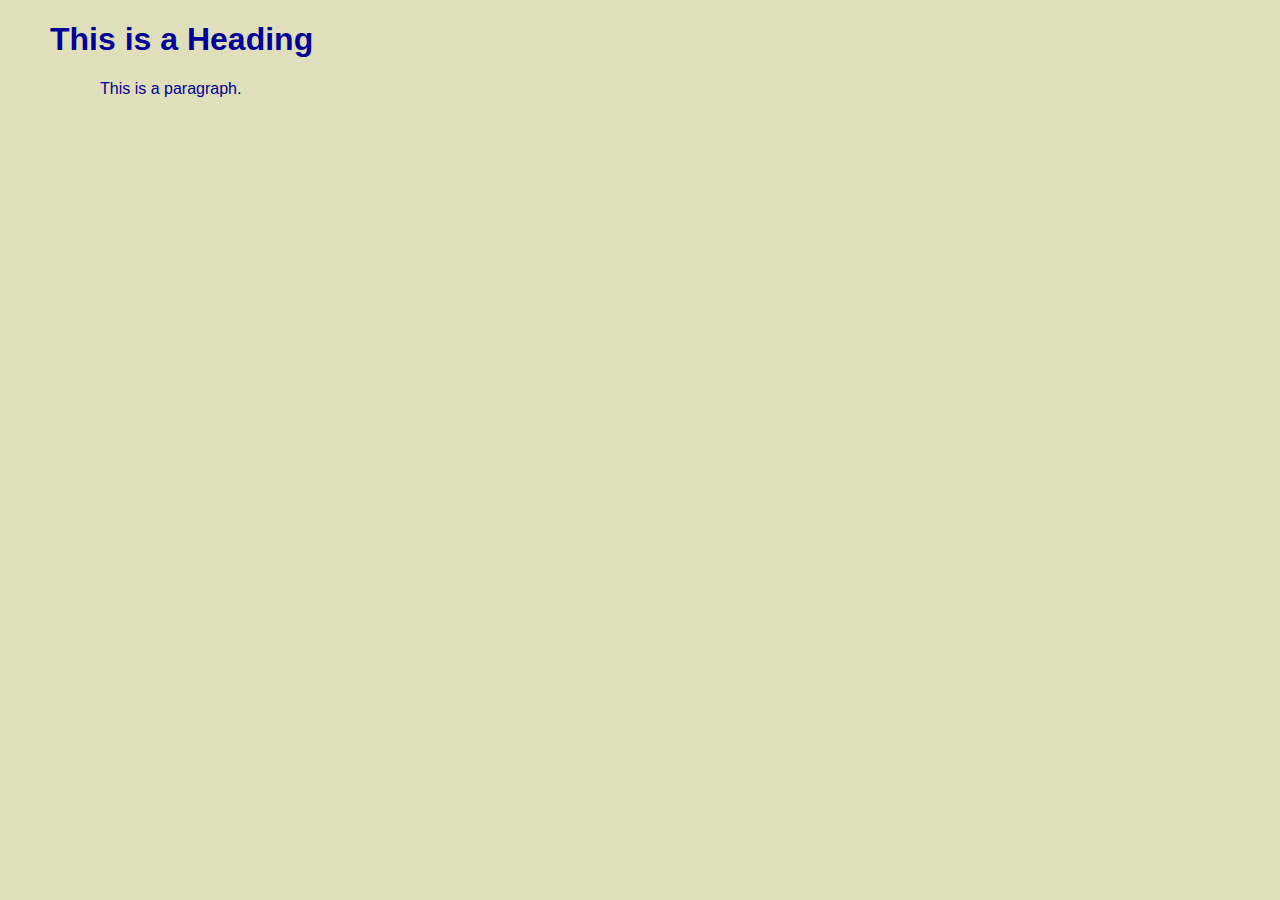
==== index.html @ 1638dba9 "docs: add index.html and style.css" ====
<!DOCTYPE html>
<html lang="en">

<head>
    <meta charset="UTF-8">
    <meta http-equiv="X-UA-Compatible" content="IE=edge">
    <meta name="viewport" content="width=device-width, initial-scale=1.0">
    <link rel="stylesheet" href="style.css">
    <title>Document</title>
</head>

<body>
    <h1>This is a Heading</h1>
    <p>This is a paragraph.</p>
</body>

</html>
---- style.css ----
body,
p {
    color: #000099;
    background-color: #dfdfbc;

    font-size: 12pt;
    text-align: justify;
    font-family: Tahoma, sans-serif;

    margin-right: 5px;
    margin-left: 5px;
    margin-top: 5px;
    margin-bottom: 5px;
    margin-right: 50px;
    margin-left: 50px;
    margin-top: 2px;
    margin-bottom: 0;
}

h2 {
    color: #191970;
    text-decoration: underline;
}
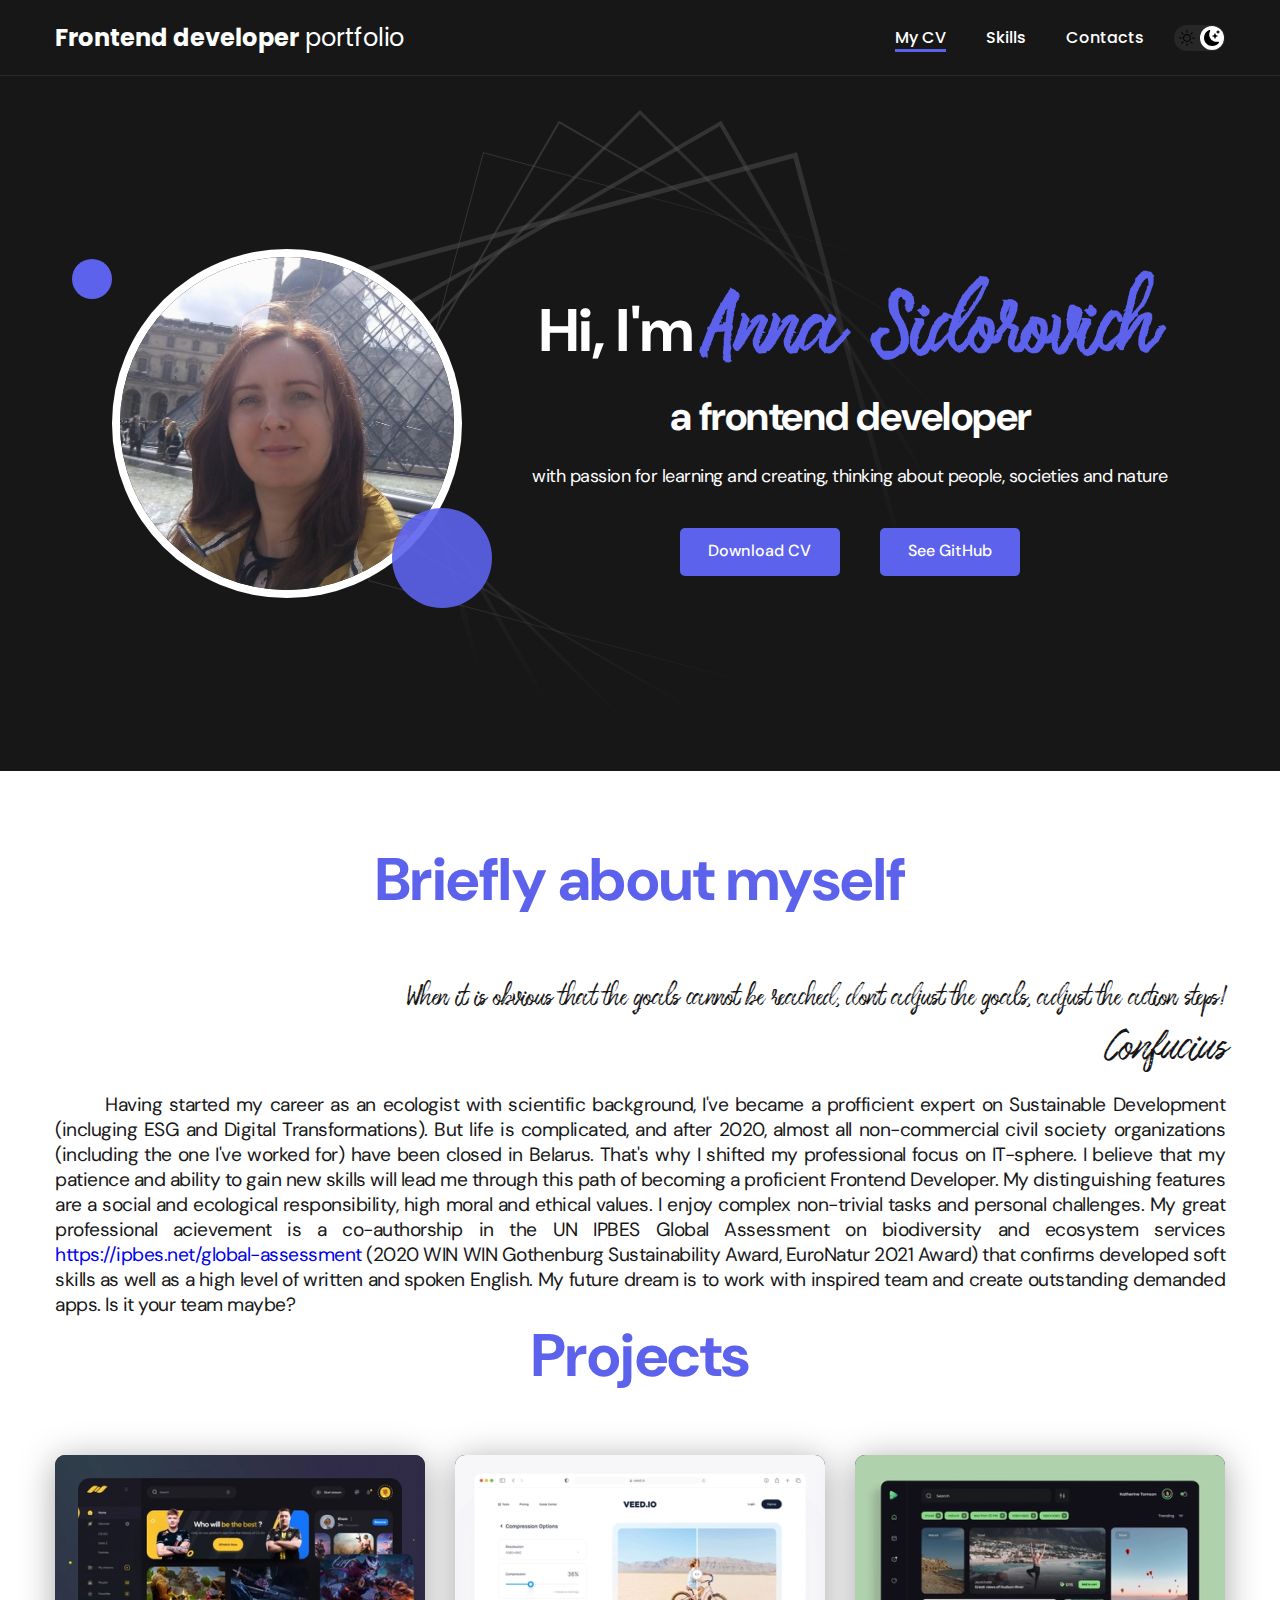
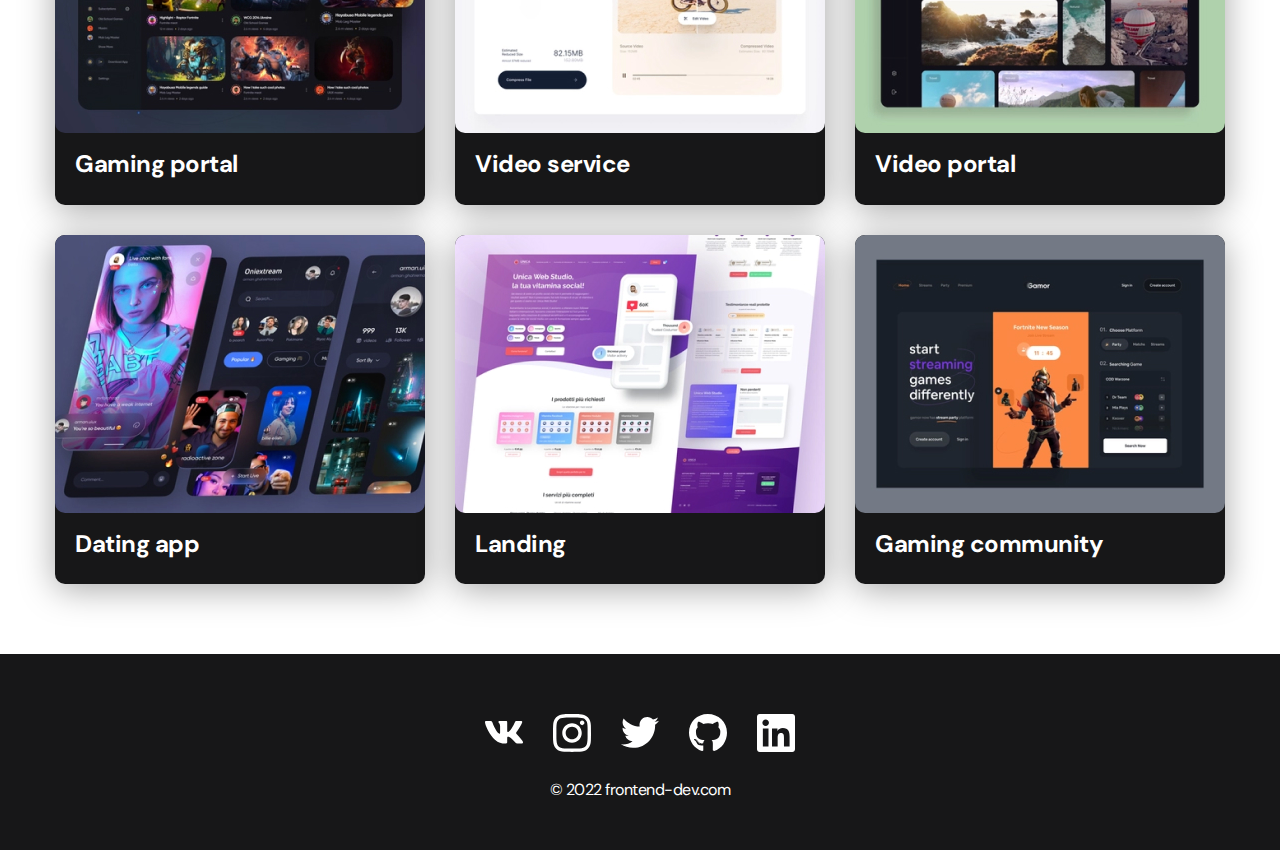
==== commit 0440cd1a: "feat: add new project files and delete style.css" ====
--- a/index.html
+++ b/index.html
@@ -1,17 +1,156 @@
 <!DOCTYPE html>
 <html lang="en">
-
 <head>
     <meta charset="UTF-8">
     <meta http-equiv="X-UA-Compatible" content="IE=edge">
     <meta name="viewport" content="width=device-width, initial-scale=1.0">
-    <link rel="stylesheet" href="style.css">
-    <title>Document</title>
+    <title>Frilancer portfolio</title>
+    <link rel="stylesheet" href="./css/main.css">
+    
 </head>
+<body>
+    <nav class="nav">
+        <div class="container">
+            <div class="nav-row">
+                <a href="./index.html" class="logo"><strong>Frontend developer</strong> portfolio</a>
+                
+                <button class="dark-mode-btn dark-mode-btn--active">
+                    <img src="./img/icons/sun.svg" alt="Light mode" class="dark-mode-btn__icon">
+                    <img src="./img/icons/moon.svg" alt="Dark mode" class="dark-mode-btn__icon">
+                </button>
 
-<body>
-    <h1>This is a Heading</h1>
-    <p>This is a paragraph.</p>
-</body>
+                <ul class="nav-list">
+                    <li class="nav-list__item"><a href="./index.html" class="nav-list__link nav-list__link--active">My CV</a></li>
+                    <li class="nav-list__item"><a href="./skills.html" class="nav-list__link">Skills</a></li>
+                    <li class="nav-list__item"><a href="./contacts.html" class="nav-list__link">Contacts</a></li>
+                </ul>
 
+            </div>
+        </div>
+    </nav>
+
+    <header class="header">
+        <div class="container header__wraper">
+            <div class="header__photo">
+                <img src="./img/my_photo.jpg" alt="My photo">
+
+            </div>
+
+            <div class="header__info">
+                <h1 class="header__title">
+                    <strong>Hi, I'm <em>Anna Sidorovich</em></strong><br>
+                    a frontend developer
+                </h1>
+        
+                <div class="header__text">
+                    <p>with passion for learning and creating, thinking about people, societies and nature</p>
+                </div>
+                
+                <div class="btns">
+                    <a href="#!" class="btn">Download CV</a>
+                    <a href="https://github.com/Sidorovichaa" class="btn" target="_blank">See GitHub</a>
+                </div>
+            </div>
+
+        </div>
+    </header>
+    <main class="section">
+        <div class="container">
+            <h2 class="title1">Briefly about myself</h2>
+            <div class="personalInfo">
+                <div class="quote">
+                    <p>When it is obvious that the goals cannot be reached, don't adjust the goals, adjust the action
+                        steps!</p>
+                    <p><em>Confucius</em></p>
+                </div>
+                <p>Having started my career as an ecologist with scientific background, I've became a profficient
+                    expert on
+                    Sustainable Development (incluging ESG and Digital Transformations).
+                    But life is complicated, and after 2020, almost all non-commercial civil society organizations
+                    (including the one I've worked for) have been closed in Belarus. That's why I shifted my
+                    professional
+                    focus on IT-sphere. I believe that my patience and ability to gain new skills will lead me
+                    through this
+                    path of becoming a proficient Frontend Developer.
+                    My distinguishing features are a social and ecoIogical responsibility, high moral and ethical
+                    values. I
+                    enjoy complex non-trivial tasks and personal challenges. My great professional acievement is a
+                    co-authorship in the UN IPBES Global Assessment on biodiversity and ecosystem services
+                    <a href="https://ipbes.net/global-assessment">https://ipbes.net/global-assessment</a>
+                    (2020 WIN WIN Gothenburg Sustainability Award, EuroNatur 2021 Award) that confirms developed
+                    soft skills
+                    as well as a high level of written and spoken English. My future dream is to work with inspired
+                    team and
+                    create outstanding demanded apps. Is it your team maybe?
+                </p>
+            </div>
+        </div>
+
+
+
+
+        <div class="container">
+            <h2 class="title1">Projects</h2>
+            <ul class="projects">
+                <li class="project">
+                   
+                        <a href="./project-page.html">
+                            <img src="./img/projects/01.jpg" alt="Portfolio project" class="project__img">
+                            <h3 class="project__title">Gaming portal</h3>
+                        </a>
+                </li>
+                <li class="project">
+                    <a href="./project-page.html"> 
+                        <img src="./img/projects/02.jpg" alt="Portfolio project" class="project__img">
+                        <h3 class="project__title">Video service</h3>
+                    </a>
+                </li>
+                <li class="project">
+                    <a href="./project-page.html">
+                        <img src="./img/projects/03.jpg" alt="Portfolio project" class="project__img">
+                        <h3 class="project__title">Video portal</h3>
+                    </a>
+                </li>
+                <li class="project">
+                    <a href="./project-page.html"> 
+                        <img src="./img/projects/04.jpg" alt="Portfolio project" class="project__img">
+                        <h3 class="project__title">Dating app</h3>
+                    </a>
+                </li>
+                <li class="project">
+                    <a href="./project-page.html"> 
+                        <img src="./img/projects/05.jpg" alt="Portfolio project" class="project__img">
+                        <h3 class="project__title">Landing</h3>
+                    </a>
+                </li>
+                <li class="project">
+                    <a href="./project-page.html"> 
+                        <img src="./img/projects/06.jpg" alt="Portfolio project" class="project__img">
+                        <h3 class="project__title">Gaming community</h3>
+                    </a>
+                </li>
+            </ul>
+        </div>
+    </main>
+    
+    <footer class="footer">
+        <div class="container">
+            <div class="footer__wrapper">
+                <ul class="social">
+                    <li class="social__item"><a href="#!"><img src="./img/icons/vk.svg" alt="Link"></a></li>
+                    <li class="social__item"><a href="#!"><img src="./img/icons/instagram.svg" alt="Link"></a></li>
+                    <li class="social__item"><a href="#!"><img src="./img/icons/twitter.svg" alt="Link"></a></li>
+                    <li class="social__item"><a href="#!"><img src="./img/icons/gitHub.svg" alt="Link"></a></li>
+                    <li class="social__item"><a href="#!"><img src="./img/icons/linkedIn.svg" alt="Link"></a></li>
+                </ul>
+                <div class="copyright">
+                    <p>© 2022 frontend-dev.com</p>
+                </div>
+            </div>
+        </div>
+    </footer>
+    
+    <script src="./js/main.js"></script>
+    
+    </body>
 </html>--- a/css/main.css
+++ b/css/main.css
@@ -0,0 +1,569 @@
+@import "./reset.css";
+@import url('https://fonts.googleapis.com/css2?family=DM+Sans:wght@400;500;700&family=Poppins:wght@400;500;700&display=swap');
+@font-face {
+    font-family: Storytella;
+    src: url("../fonts/Storytella.otf");
+}
+
+
+:root {
+    --black: #171718;
+    --black-border: #26292D;
+    --white: #fff;
+    --purple: #5C62EC;
+
+    --dark-bg: var(--black);
+    --dark-border:var(--black-border);
+    --text-color: var(--black);
+    --header-text: var(--white);
+    --accent:var(--purple);
+
+    /*Light mode*/
+    --page-bg: var(--white);
+    --text-color: var(--black);
+    --title-1: var(--accent);
+
+    --project-card-bg: var(--black);
+    --project-card-text:var(--white);
+
+    --box-shadow: 0px 5px 35px rgba(0, 0, 0, 0.35);
+}
+
+.dark {
+    /*Dark mode*/
+    --page-bg: #454547;
+    --text-color: var(--white);
+    --title-1: var(--white);
+
+    --project-card-bg: var(--white);
+    --project-card-text:var(--black);
+
+    --box-shadow: 0px 5px 35px rgba(0, 0, 0, 0.8);
+}
+
+html, body {
+    display: flex;
+    flex-direction: column;
+    min-height: 100vh;
+
+    font-family: 'DM Sans', sans-serif;
+    letter-spacing: -0.5px;
+
+    /* Light mode */
+    background-color: var(--page-bg);
+    color: var(--text-color);
+}
+
+/*  выделить разметку для разработчика
+* {    border: 1px solid red;}
+*/
+
+/* General */
+
+.container {
+    margin: 0 auto;
+    padding: 0 15px;
+    max-width: 1200px;
+}
+
+.section {
+    padding: 70px 0;
+}
+
+.title1 {
+    margin-bottom: 60px;
+    font-size: 60px;
+    font-weight: 700;
+    line-height: 1.3;
+    color: var(--title-1);
+    text-align: center;
+}
+
+.title2 {
+    margin-bottom: 20px;
+    font-size: 43px;
+    line-height: 1.3;
+    font-weight: 700;
+}
+
+/* Navigation and Menu*/
+.nav {
+    background-color: var(--dark-bg);
+    color: var(--header-text);
+    border-bottom: 1px solid var(--dark-border);
+    padding: 20px 0;
+    letter-spacing: normal;
+}
+
+.nav-row {
+    display:flex;
+    justify-content: flex-end;
+    align-items: center;
+    column-gap: 30px;
+    row-gap: 20px;
+    flex-wrap: wrap;
+}
+
+.logo {
+    margin-right: auto;
+    color: var(--header-text);
+    font-size: 24px;
+    font-family: 'Poppins', sans-serif;}
+
+.logo strong {
+    font-weight: 700;
+}
+
+.nav-list {
+    display: flex;
+    justify-content: space-between;
+    flex-wrap: wrap;
+    row-gap: 10px;
+    column-gap: 40px;
+    align-items: center;
+    font-size: 16px;
+    font-weight: 500;
+    font-family: 'Poppins', sans-serif;
+}
+
+.nav-list__link {
+    color: var(--header-text);
+    transition: opacity 0.2s ease-in;
+}
+
+.nav-list__link--hover {
+    opacity: 0.8;
+}
+
+.nav-list__link--active {
+    position: relative;
+}
+
+.nav-list__link--active::before {
+    position: absolute;
+    left: 0;
+    top: 100%;
+    content: "";
+    display: block;
+    height: 3px;
+    width: 100%;
+    background-color: var(--accent);
+}
+
+/* Dark mode btn*/
+.dark-mode-btn {
+    order: 9;
+    position: relative;
+    display: flex;
+    justify-content: space-between;
+    width: 51px;
+    height: 26px;
+    border-radius: 50px;
+    background-color: #272727;
+    padding: 5px;
+}
+
+.dark-mode-btn::before {
+    content: "";
+    position: absolute;
+    top: 1px;
+    left: 1px;
+    display: block;
+    width: 24px;
+    height: 24px;
+    border-radius: 50%;
+    background-color: var(--white);
+
+    transition: left 0.2s ease-in;
+}
+
+.dark-mode-btn--active::before {
+    left: 26px;
+}
+
+.dark-mode-btn__icon {
+    position: relative;
+    z-index: 9;
+}
+
+/* Header*/
+.header__wraper {
+    display: flex;
+    flex-wrap: wrap;
+    align-items: center;
+    justify-content: center;
+    column-gap: 70px;
+    row-gap: 30px;
+    padding: 15px;
+    border: 10px solid --accent;
+    
+}
+
+.header__photo {
+    position: relative;
+    }
+
+.header__photo img {
+    align-items: center;
+    border-radius: 50%;
+    width: 350px;
+    border: 8px solid;
+    border-color: var(--white);
+    position: relative;
+    }
+
+    .header__photo::after {
+        content: " ";
+        position: absolute;
+        bottom: -10px;
+        right: -30px;
+        display: block;
+        background-color: var(--accent);
+        border-radius: 50%;
+        width: 100px;
+        height: 100px;
+        opacity: 0.9;
+        z-index: 9;
+    }
+
+    .header__photo::before {
+        content: " ";
+        position: absolute;
+        top: 10px;
+        left: -40px;
+        display: block;
+        background-color: var(--accent);
+        border-radius: 50%;
+        width: 40px;
+        height: 40px;
+                
+    }
+
+.header {
+    background-color: var(--dark-bg);
+    background-image: url('./../img/header-bg.png');
+    background-repeat: no-repeat;
+    background-size: auto;
+    background-position: center;
+    color: var(--header-text);
+    min-height: 695px;
+    padding: 40px 0;
+    display: flex;
+    justify-content: center;
+    align-items: center;
+    text-align: center;
+}
+
+.header__title {
+    margin-bottom: 20px;
+    font-size: 40px;
+    font-weight: 700;
+    line-height: 1.4;
+}
+
+.header__title strong {
+    font-size: 60px;
+    font-weight: 700;
+}
+
+.header__title em {
+    font-family: 'Storytella';
+    font-style: normal;
+    color: var(--accent);
+    font-size: 1.4em;
+    white-space: nowrap;
+}
+
+.header__text {
+    font-size: 18px;
+    line-height: 1.333;
+    margin-bottom: 40px;
+}
+
+.header__text p+p {
+    margin-top: 0.5em;
+}
+
+/*Buttons*/
+
+.btns {
+    display: flex;
+    justify-content: center;
+    column-gap: 40px;
+    align-items: center;
+
+}
+
+.btn {
+    display: inline-block;
+    height: 48px;
+    padding: 12px 28px;
+    border-radius: 5px;
+    background-color: var(--accent);
+    color: var(--white);
+    letter-spacing: 0.15px;
+    font-size: 16px;
+    font-weight: 500;
+
+    transition: opacity 0.2s ease-in;
+}
+
+.btn:hover {
+    opacity: 0.8;
+}
+
+.btn:active {
+    position: relative;
+    top: 1px;
+}
+
+.btn-outline {
+    display: flex;
+    column-gap: 10px;
+    align-items: center;
+    height: 48px;
+    padding: 17px 20px;
+    border-radius: 5px;
+    border: 1px solid var(--black-border);
+    color: var(--black);
+    background-color: var(--white);
+}
+
+.btn-outline:hover {
+    opacity: 0.8;
+}
+
+.btn-outline:active {
+    position: relative;
+    top: 1px;
+}
+
+/*Personal Info*/
+
+.personalInfo {
+    font-size: 1.2em;
+    text-align: justify;
+    text-indent: 50px;
+}
+
+.quote {
+    font-style: italic;
+    font-family: 'Storytella';
+    font-style: normal;
+    font-size: 1.4em;
+    text-align: right;
+}
+.personalInfo em{
+    font-weight: 550;
+    color: var(--text-color);
+    font-size: 1.6em;
+        white-space: nowrap;
+}
+
+.personalInfo p+p{
+    margin-bottom: 0.5em;
+}
+
+/*Projects*/
+.projects {
+    display: flex;
+    flex-wrap: wrap;
+    justify-content: center;
+    column-gap: 30px;
+    row-gap: 30px;
+}
+
+.project {
+    max-width: 370px;
+    background-color: var(--project-card-bg);
+    box-shadow: var(--box-shadow);
+    border-radius: 10px;    
+}
+
+.project__img {
+    border-radius: 10px;
+}
+
+.project__title {
+    padding: 15px 20px 25px;
+    font-weight: 700;
+    font-size: 24px;
+    line-height: 1.3;
+    color: var(--project-card-text);
+}
+
+/*Project-details*/
+.project-details {
+    margin: 0 auto;
+    max-width: 865px;
+    display: flex;
+    flex-direction: column;
+    align-items: center;
+    text-align: center;
+}
+
+.project-details__cover {
+    max-width: 100%;
+    margin-bottom: 40px;
+    background: url(02-big.jpg);
+    box-shadow: 0px 5px 35px rgba(0, 0, 0, 0.25);
+    border-radius: 10px;
+}
+.project-details__desc {
+    margin-bottom: 30px;
+    font-weight: 700;
+    font-size: 24px;
+    line-height: 1.3;
+}
+
+/*Content list*/
+
+.content-list {
+    margin: 0 auto;
+    max-width: 1000px;
+    display: flex;
+    flex-direction: column;
+    align-items: center;
+    row-gap: 40px;
+    text-align: center;
+}
+
+.content-list__item {
+    font-size: 18px;
+    line-height: 1.5;
+}
+
+.link {
+    color: var(--accent);
+}
+
+.content-list__item p {
+    font-size: 1.2em;
+}
+
+.content-list__item img {
+    width: 30px;
+}
+
+.content-list__item p+p {
+    margin-top: 0.2em;
+}
+
+
+/*Footer*/
+.footer {
+    margin-top: auto;
+    background-color: var(--dark-bg);
+    padding: 60px 0 50px;
+    color: var(--header-text);
+}
+
+.footer__wrapper{
+    display: flex;
+    flex-direction: column;
+    align-items: center;
+    row-gap: 27px;
+}
+
+.social {
+    display: flex;
+    column-gap: 30px;
+    align-items: center;
+}
+
+.copyright p + p {
+    margin-top: 0.5em;
+}
+
+@media (max-width: 620px) {
+    /* Header*/
+
+    .header {
+        min-height: unset;
+    }
+
+    .header__title {
+        margin-bottom: 10px;
+        font-size: 30px;
+        line-height: 1.1;
+    }
+
+    .header__title strong {
+        font-size: 40px;
+    }
+    
+    .header__title em {
+        font-size: 1.2em;
+    }
+
+    
+    .btn {
+        height: 48px;
+        padding: 12px 10px;
+        letter-spacing: 0.15px;
+        font-size: 14px;
+    }
+    
+    /* Nav*/
+
+    .nav-row {
+        justify-content: space-between;
+    }
+
+    .dark-mode-btn {
+        order: 0;
+    }
+    
+    /* General*/
+    
+    .section {
+        padding: 40px 0;
+    }
+    
+    .title1 {
+        margin-bottom: 30px;
+        font-size: 40px;
+    }
+
+    .title2 {
+        margin-bottom: 10px;
+        font-size: 30px;
+    }
+
+    .project__title {
+        font-size: 22px;
+    }
+
+    .content-list {
+        row-gap: 20px;
+    }
+
+    .project-details__desc {
+        margin-bottom: 20px;
+        font-size: 20px;
+    }
+
+    /* Footer*/
+
+    .footer {
+        padding: 30px 0 25px;
+    }
+
+    .social__item {
+        width: 28px;
+    }
+
+    .social {
+        column-gap: 20px;
+    }
+
+    .footer__wrapper{
+        row-gap: 20px;
+    }
+}
+
+@media (max-width: 420px) {
+        .header__title em {
+        white-space: wrap;
+    }
+}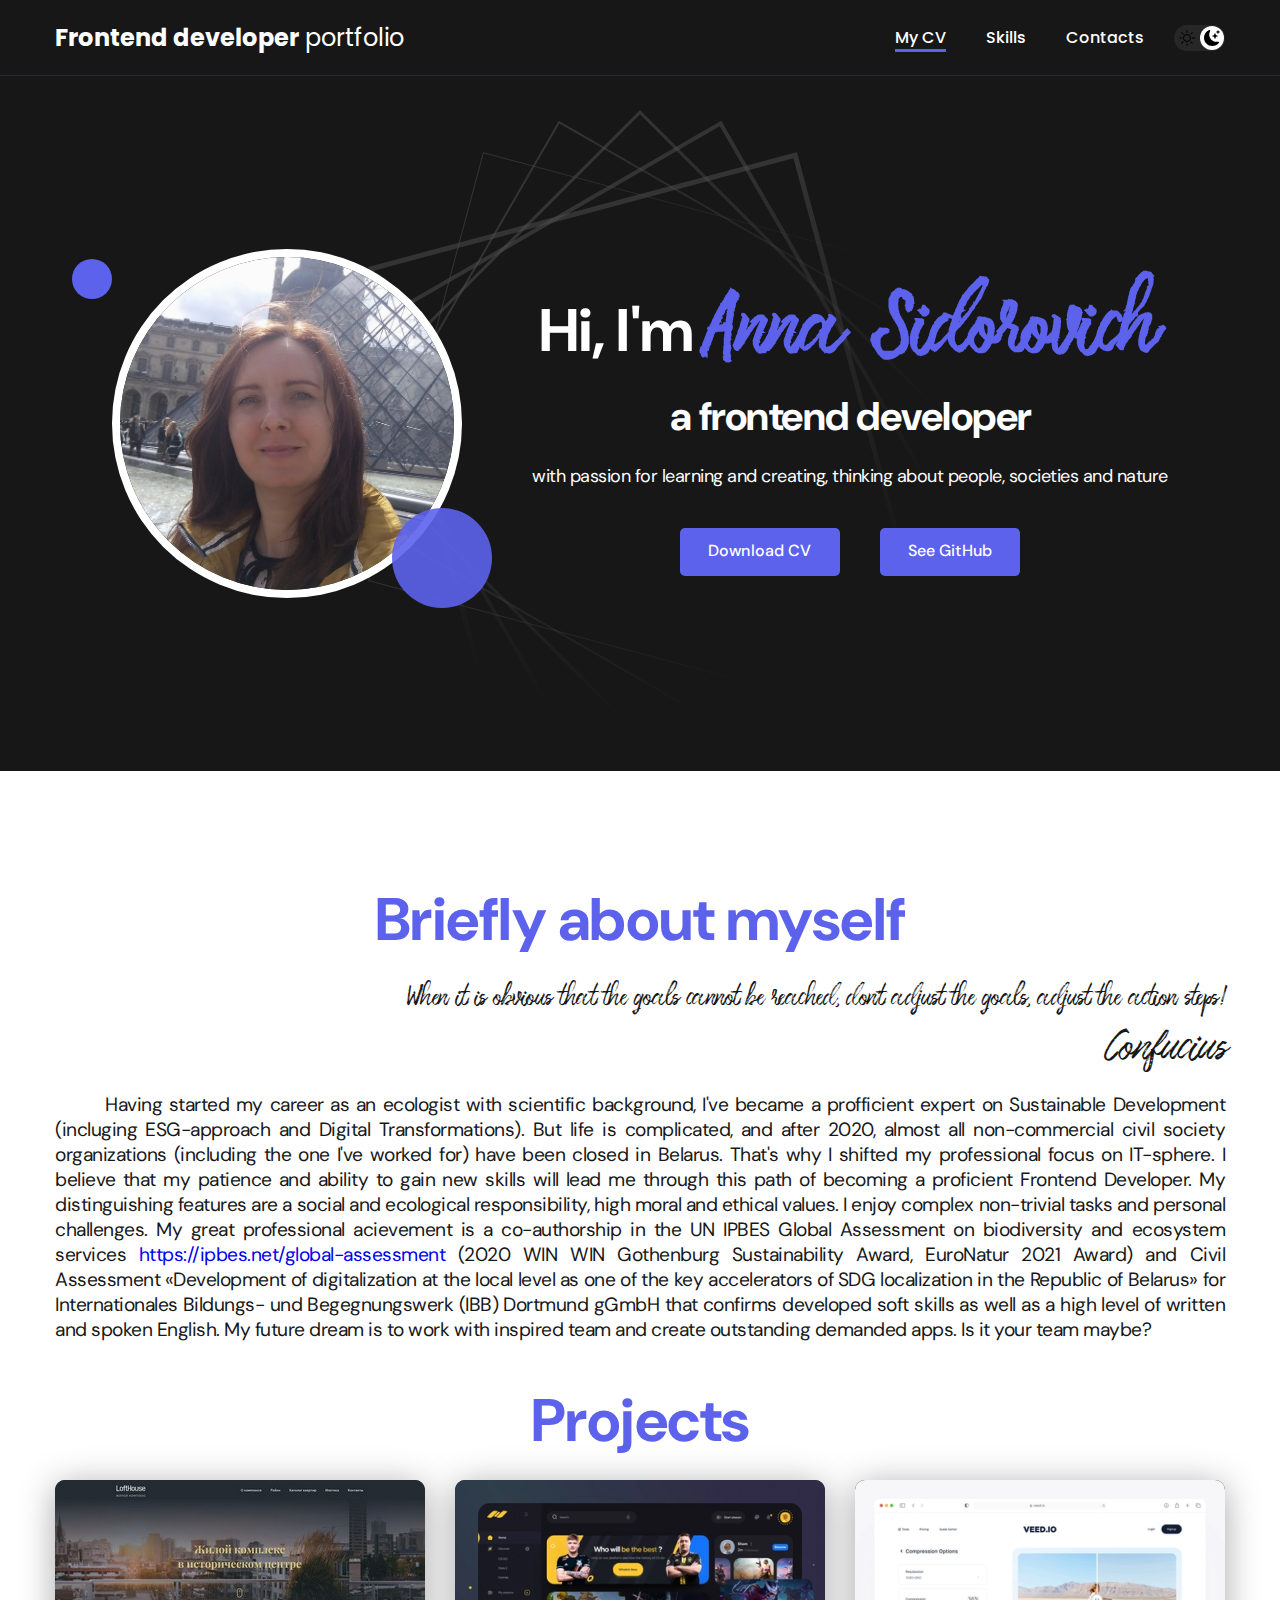
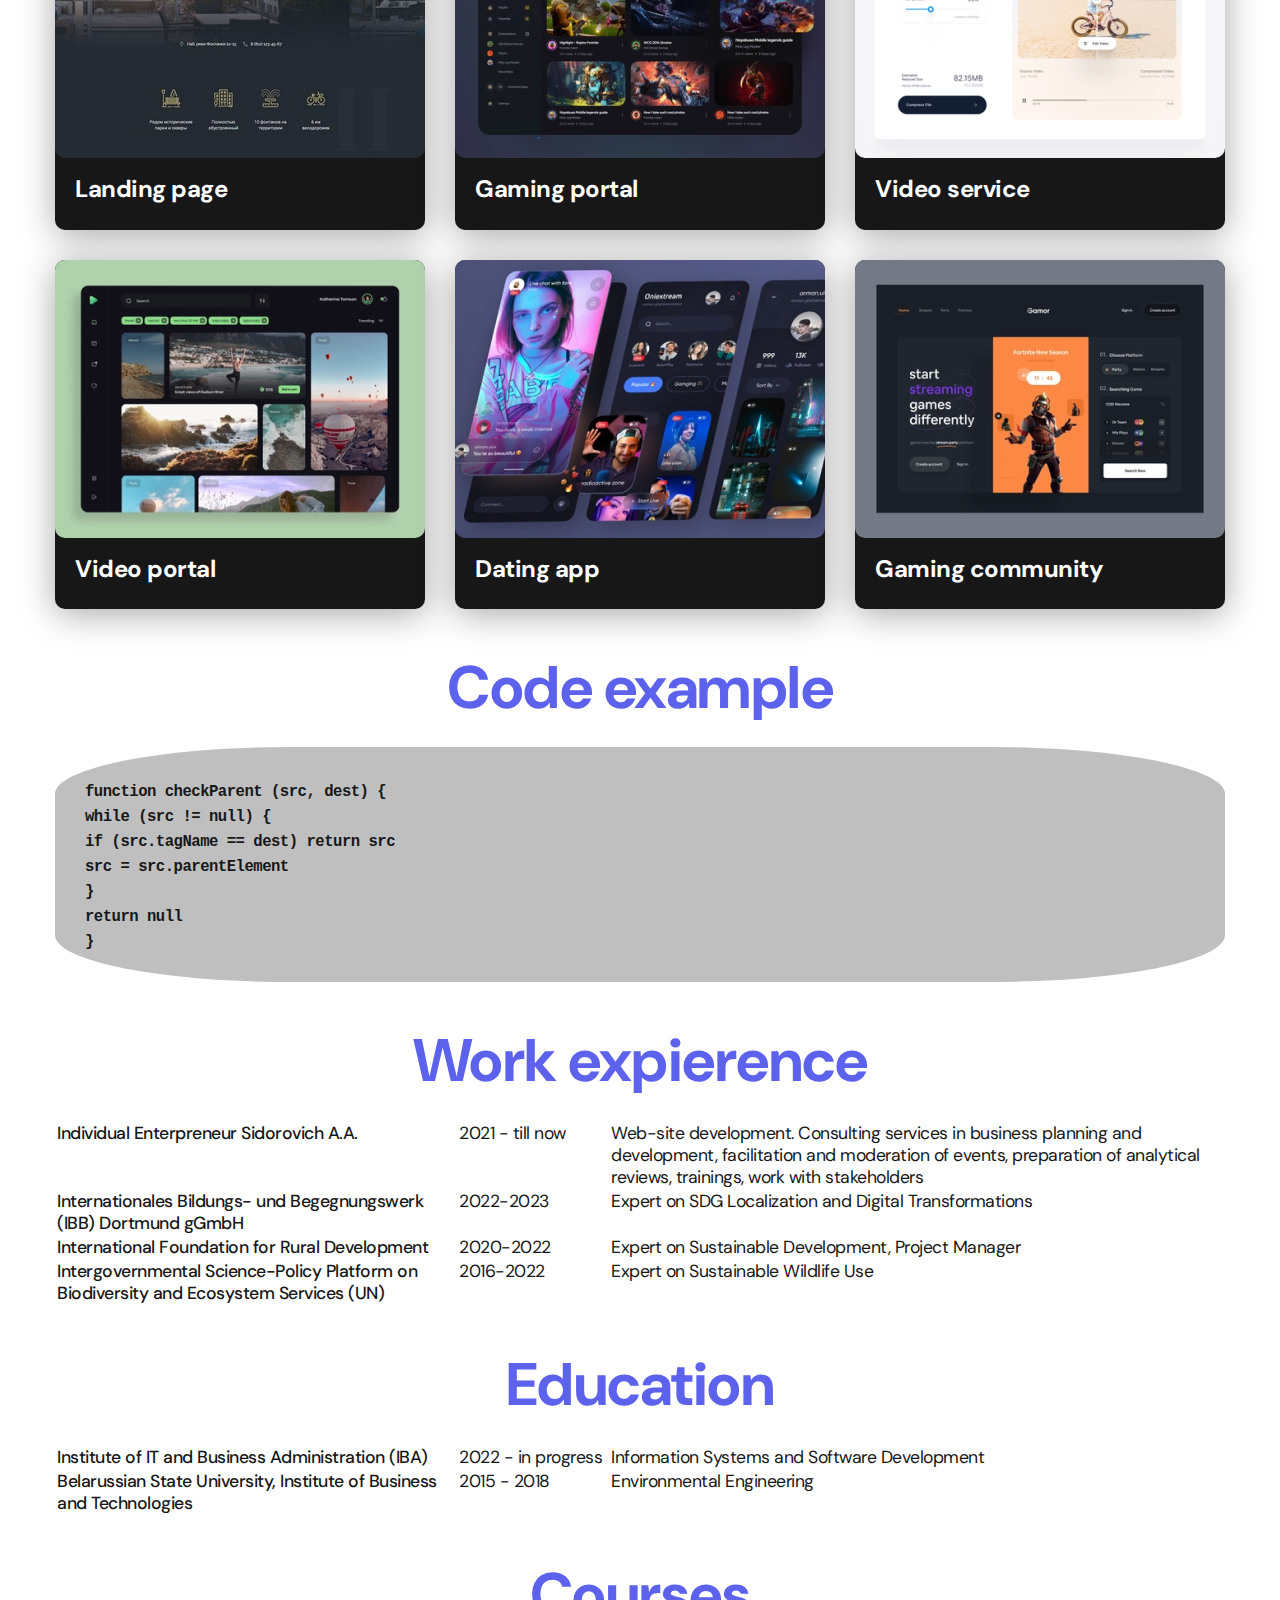
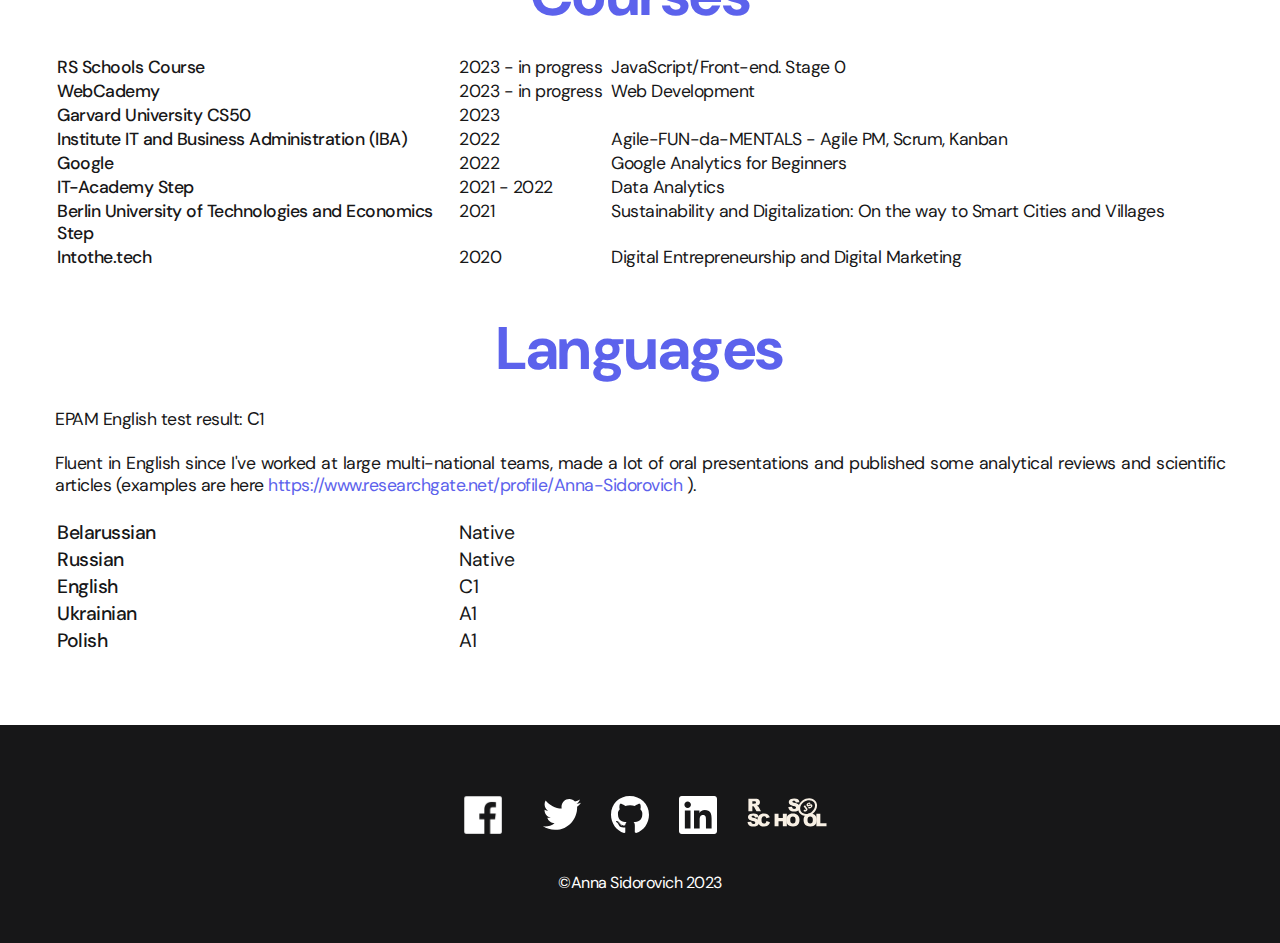
==== commit 5f9b50f7: "feat: update project files" ====
--- a/index.html
+++ b/index.html
@@ -1,26 +1,29 @@
 <!DOCTYPE html>
 <html lang="en">
+
 <head>
     <meta charset="UTF-8">
     <meta http-equiv="X-UA-Compatible" content="IE=edge">
     <meta name="viewport" content="width=device-width, initial-scale=1.0">
     <title>Frilancer portfolio</title>
     <link rel="stylesheet" href="./css/main.css">
-    
+
 </head>
+
 <body>
     <nav class="nav">
         <div class="container">
             <div class="nav-row">
-                <a href="./index.html" class="logo"><strong>Frontend developer</strong> portfolio</a>
-                
+                <a class="logo" href="./index.html"><strong>Frontend developer</strong> portfolio</a>
+
                 <button class="dark-mode-btn dark-mode-btn--active">
-                    <img src="./img/icons/sun.svg" alt="Light mode" class="dark-mode-btn__icon">
-                    <img src="./img/icons/moon.svg" alt="Dark mode" class="dark-mode-btn__icon">
+                    <img class="dark-mode-btn__icon" src="./img/icons/sun.svg" alt="Light mode">
+                    <img class="dark-mode-btn__icon" src="./img/icons/moon.svg" alt="Dark mode">
                 </button>
 
                 <ul class="nav-list">
-                    <li class="nav-list__item"><a href="./index.html" class="nav-list__link nav-list__link--active">My CV</a></li>
+                    <li class="nav-list__item"><a href="./index.html" class="nav-list__link nav-list__link--active">My
+                            CV</a></li>
                     <li class="nav-list__item"><a href="./skills.html" class="nav-list__link">Skills</a></li>
                     <li class="nav-list__item"><a href="./contacts.html" class="nav-list__link">Contacts</a></li>
                 </ul>
@@ -41,13 +44,13 @@
                     <strong>Hi, I'm <em>Anna Sidorovich</em></strong><br>
                     a frontend developer
                 </h1>
-        
+
                 <div class="header__text">
                     <p>with passion for learning and creating, thinking about people, societies and nature</p>
                 </div>
-                
+
                 <div class="btns">
-                    <a href="#!" class="btn">Download CV</a>
+                    <a class="btn" href="#!">Download CV</a>
                     <a href="https://github.com/Sidorovichaa" class="btn" target="_blank">See GitHub</a>
                 </div>
             </div>
@@ -64,24 +67,25 @@
                     <p><em>Confucius</em></p>
                 </div>
                 <p>Having started my career as an ecologist with scientific background, I've became a profficient
-                    expert on
-                    Sustainable Development (incluging ESG and Digital Transformations).
+                    expert on Sustainable Development (incluging ESG-approach and Digital Transformations).
                     But life is complicated, and after 2020, almost all non-commercial civil society organizations
                     (including the one I've worked for) have been closed in Belarus. That's why I shifted my
-                    professional
-                    focus on IT-sphere. I believe that my patience and ability to gain new skills will lead me
-                    through this
-                    path of becoming a proficient Frontend Developer.
-                    My distinguishing features are a social and ecoIogical responsibility, high moral and ethical
-                    values. I
-                    enjoy complex non-trivial tasks and personal challenges. My great professional acievement is a
+                    professional focus on IT-sphere. I believe that my patience and ability to gain new skills will lead
+                    me
+                    through this path of becoming a proficient Frontend Developer.
+                    My distinguishing features are a social and ecological responsibility, high moral and ethical
+                    values. I enjoy complex non-trivial tasks and personal challenges. My great professional acievement
+                    is a
                     co-authorship in the UN IPBES Global Assessment on biodiversity and ecosystem services
                     <a href="https://ipbes.net/global-assessment">https://ipbes.net/global-assessment</a>
-                    (2020 WIN WIN Gothenburg Sustainability Award, EuroNatur 2021 Award) that confirms developed
-                    soft skills
-                    as well as a high level of written and spoken English. My future dream is to work with inspired
-                    team and
-                    create outstanding demanded apps. Is it your team maybe?
+                    (2020 WIN WIN Gothenburg Sustainability Award, EuroNatur 2021 Award) and
+                    Civil Assessment «Development of digitalization at the local level as one of the key accelerators of
+                    SDG localization
+                    in the Republic of Belarus» for Internationales Bildungs- und Begegnungswerk (IBB) Dortmund gGmbH
+                    that confirms developed
+                    soft skills as well as a high level of written and spoken English. My future dream is to work with
+                    inspired
+                    team and create outstanding demanded apps. Is it your team maybe?
                 </p>
             </div>
         </div>
@@ -93,64 +97,227 @@
             <h2 class="title1">Projects</h2>
             <ul class="projects">
                 <li class="project">
-                   
-                        <a href="./project-page.html">
-                            <img src="./img/projects/01.jpg" alt="Portfolio project" class="project__img">
-                            <h3 class="project__title">Gaming portal</h3>
-                        </a>
-                </li>
-                <li class="project">
-                    <a href="./project-page.html"> 
-                        <img src="./img/projects/02.jpg" alt="Portfolio project" class="project__img">
+                    <a href="https://sidorovichaa.github.io/LoftHouse_LandingPage/" target="_blank">
+                        <img class="project__img" src="./img/projects/landing.jpg" alt="Portfolio project">
+                        <h3 class="project__title">Landing page</h3>
+                    </a>
+                </li>
+
+                <li class="project">
+                    <a href="https://sidorovichaa.github.io/LoftHouse_LandingPage/" target="_blank">
+                        <img class="project__img" src="./img/projects/01.jpg" alt="Portfolio project">
+                        <h3 class="project__title">Gaming portal</h3>
+                    </a>
+                </li>
+                <li class="project">
+                    <a href="https://sidorovichaa.github.io/LoftHouse_LandingPage/" target="_blank">
+                        <img class="project__img" src="./img/projects/02.jpg" alt="Portfolio project">
                         <h3 class="project__title">Video service</h3>
                     </a>
                 </li>
                 <li class="project">
-                    <a href="./project-page.html">
-                        <img src="./img/projects/03.jpg" alt="Portfolio project" class="project__img">
+                    <a href="https://sidorovichaa.github.io/LoftHouse_LandingPage/" target="_blank">
+                        <img class="project__img" src="./img/projects/03.jpg" alt="Portfolio project">
                         <h3 class="project__title">Video portal</h3>
                     </a>
                 </li>
                 <li class="project">
-                    <a href="./project-page.html"> 
-                        <img src="./img/projects/04.jpg" alt="Portfolio project" class="project__img">
+                    <a href="https://sidorovichaa.github.io/LoftHouse_LandingPage/" target="_blank">
+                        <img class="project__img" src="./img/projects/04.jpg" alt="Portfolio project">
                         <h3 class="project__title">Dating app</h3>
                     </a>
                 </li>
                 <li class="project">
-                    <a href="./project-page.html"> 
-                        <img src="./img/projects/05.jpg" alt="Portfolio project" class="project__img">
-                        <h3 class="project__title">Landing</h3>
-                    </a>
-                </li>
-                <li class="project">
-                    <a href="./project-page.html"> 
-                        <img src="./img/projects/06.jpg" alt="Portfolio project" class="project__img">
+                    <a href="https://sidorovichaa.github.io/LoftHouse_LandingPage/" target="_blank">
+                        <img class="project__img" src="./img/projects/06.jpg" alt="Portfolio project">
                         <h3 class="project__title">Gaming community</h3>
                     </a>
                 </li>
             </ul>
         </div>
+
+        <div class="container">
+            <h2 class="title1">Code example</h2>
+            <p class="code">
+                <code>
+                    function checkParent (src, dest) {<Br>
+                     while (src != null) {<Br>
+                       if (src.tagName == dest) return src<Br>
+                        src = src.parentElement<Br>
+                     }<Br>
+                     return null<Br>
+                    }
+                </code>
+            </p>
+        </div>
+
+        <div class="container">
+            <h2 class="title1">Work expierence</h2>
+            <table class="table">
+                <tr>
+                    <td class="bold" width="400px">Individual Enterpreneur Sidorovich A.A.</td>
+                    <td width="150px">2021 - till now</td>
+                    <td>Web-site development. Consulting services in business planning and development, facilitation and moderation of events, preparation of analytical reviews, trainings, work with stakeholders</td>
+                </tr>
+                <tr>
+                    <td class="bold">Internationales Bildungs- und Begegnungswerk (IBB) Dortmund gGmbH</td>
+                    <td>2022-2023</td>
+                    <td>Expert on SDG Localization and Digital Transformations</td>
+                </tr>
+                <tr>
+                    <td class="bold">International Foundation for Rural Development</td>
+                    <td>2020-2022</td>
+                    <td>Expert on Sustainable Development, Project Manager</td>
+                </tr>
+                <tr>
+                    <td class="bold">Intergovernmental Science-Policy Platform on Biodiversity and Ecosystem Services (UN)</td>
+                    <td>2016-2022</td>
+                    <td>Expert on Sustainable Wildlife Use</td>
+                </tr>
+            </table>
+        </div>
+        
+        <div class="container">
+            <h2 class="title1">Education</h2>
+            <table class="table">
+                <tr>
+                    <td class="bold" width="400px">Institute of IT and Business Administration (IBA)</td>
+                    <td width="150px">2022 - in progress</td>
+                    <td>Information Systems and Software Development</td>
+                </tr>
+                <tr>
+                    <td class="bold">Belarussian State University, Institute of Business and Technologies</td>
+                    <td>2015 - 2018</td>
+                    <td>Environmental Engineering</td>
+                </tr>
+            </table>
+        </div>
+        
+        <div class="container">
+            <h2 class="title1">Courses</h2>
+            <table class="table">
+                <tr>
+                    <td class="bold" width="400px">RS Schools Course</td>
+                    <td width="150px">2023 - in progress</td>
+                    <td>JavaScript/Front-end. Stage 0</td>
+                </tr>
+                <tr>
+                    <td class="bold">WebCademy</td>
+                    <td>2023 - in progress</td>
+                    <td>Web Development</td>
+                </tr>
+                <tr>
+                    <td class="bold">Garvard University CS50</td>
+                    <td>2023</td>
+                    <td></td>
+                </tr>
+                <tr>
+                    <td class="bold">Institute IT and Business Administration (IBA)</td>
+                    <td>2022</td>
+                    <td>Agile-FUN-da-MENTALS - Agile PM, Scrum, Kanban</td>
+                </tr>
+                <tr>
+                    <td class="bold">Google</td>
+                    <td>2022</td>
+                    <td>Google Analytics for Beginners</td>
+                </tr>
+                <tr>
+                    <td class="bold">IT-Academy Step</td>
+                    <td>2021 - 2022</td>
+                    <td>Data Analytics</td>
+                </tr>
+                <tr>
+                    <td class="bold">Berlin University of Technologies and Economics Step</td>
+                    <td>2021</td>
+                    <td>Sustainability and Digitalization: On the way to Smart Cities and Villages</td>
+                </tr>
+                <tr>
+                    <td class="bold">Intothe.tech</td>
+                    <td>2020</td>
+                    <td>Digital Entrepreneurship and Digital Marketing</td>
+                </tr>
+            </table>
+        </div>
+        <div class="container languages">
+            <h2 class="title1">Languages</h2>
+            <p>EPAM English test result: С1</p><br>
+            <p>Fluent in English since I've worked at large multi-national teams, made a lot of oral presentations 
+                and published some analytical reviews and scientific articles 
+                (examples are here
+                <a class="link" href="https://www.researchgate.net/profile/Anna-Sidorovich" target="_blank">https://www.researchgate.net/profile/Anna-Sidorovich</a> 
+                ).</p><br>
+
+            <table class="table">
+                <tr>
+                    <td class="bold" width="400px">Belarussian</td>
+                    <td width="150px">Native</td>
+                </tr>
+                <tr>
+                    <td class="bold" width="400px">Russian</td>
+                    <td width="150px">Native</td>
+                </tr>
+                <tr>
+                    <td class="bold" width="400px">English</td>
+                    <td width="150px">C1</td>
+                </tr>
+                <tr>
+                    <td class="bold" width="400px">Ukrainian</td>
+                    <td width="150px">A1</td>
+                </tr>
+                <tr>
+                    <td class="bold" width="400px">Polish</td>
+                    <td width="150px">A1</td>
+                </tr>
+                
+            </table>
+        </div>
+
     </main>
-    
+
     <footer class="footer">
         <div class="container">
             <div class="footer__wrapper">
                 <ul class="social">
-                    <li class="social__item"><a href="#!"><img src="./img/icons/vk.svg" alt="Link"></a></li>
-                    <li class="social__item"><a href="#!"><img src="./img/icons/instagram.svg" alt="Link"></a></li>
-                    <li class="social__item"><a href="#!"><img src="./img/icons/twitter.svg" alt="Link"></a></li>
-                    <li class="social__item"><a href="#!"><img src="./img/icons/gitHub.svg" alt="Link"></a></li>
-                    <li class="social__item"><a href="#!"><img src="./img/icons/linkedIn.svg" alt="Link"></a></li>
+                    <li class="social__item"><a href="https://www.facebook.com/anna.sidorovich.79" target="_blank"><img
+                                src="./img/icons/facebook.png" alt="Link" style="width: 60px;"></a></li>
+                    <li class="social__item"><a href="https://twitter.com/anna_ecofox" target="_blank"><img
+                                src="./img/icons/twitter.svg" alt="Link"></a></li>
+                    <li class="social__item"><a href="https://github.com/Sidorovichaa" target="_blank"><img
+                                src="./img/icons/gitHub.svg" alt="Link"></a></li>
+                    <li class="social__item"><a href="https://www.linkedin.com/in/anna-sidorovich-383840253/"
+                            target="_blank"><img src="./img/icons/linkedIn.svg" alt="Link"></a></li>
+                    <li class="social__item"><a href="https://rs.school/js/" target="_blank"><svg class="rsschool"
+                                width="80" height="29" viewBox="0 0 80 29" fill="none"
+                                xmlns="http://www.w3.org/2000/svg">
+                                <path
+                                    d="M41.2862 9.10523L45.0447 8.86509C45.1304 9.4725 45.2876 9.92452 45.5449 10.2494C45.9593 10.7579 46.5309 11.0122 47.2883 11.0122C47.8457 11.0122 48.2887 10.8851 48.5888 10.6167C48.8746 10.4048 49.0461 10.0658 49.0461 9.71263C49.0461 9.37362 48.8889 9.04872 48.6174 8.83684C48.3316 8.58258 47.6599 8.32832 46.6024 8.1023C44.8732 7.72091 43.6299 7.21239 42.9011 6.56261C42.1722 5.9552 41.7578 5.06528 41.7864 4.11886C41.7864 3.46908 41.9864 2.8193 42.358 2.28253C42.7867 1.67512 43.3726 1.19485 44.0729 0.926463C44.8303 0.601572 45.8878 0.432064 47.2169 0.432064C48.8461 0.432064 50.0894 0.728703 50.9468 1.33611C51.8043 1.92939 52.3187 2.88993 52.4759 4.20362L48.7603 4.4155C48.6603 3.85048 48.4602 3.44083 48.1315 3.17244C47.8028 2.90406 47.3741 2.77693 46.8168 2.77693C46.3594 2.77693 46.0165 2.87581 45.7878 3.05944C45.5734 3.22895 45.4305 3.48321 45.4448 3.76572C45.4448 3.97761 45.5592 4.17537 45.7306 4.3025C45.9164 4.47201 46.3594 4.62739 47.0597 4.76865C48.7889 5.13591 50.0179 5.50318 50.7753 5.88457C51.5327 6.26597 52.0758 6.73211 52.4045 7.28301C52.7475 7.84804 52.919 8.49782 52.9047 9.16173C52.9047 9.95277 52.676 10.7438 52.2187 11.4077C51.7471 12.0999 51.0897 12.6366 50.318 12.9615C49.5034 13.3147 48.4745 13.4983 47.2455 13.4983C45.0733 13.4983 43.5727 13.0887 42.7296 12.2553C41.8864 11.4218 41.3862 10.3765 41.2862 9.10523ZM1.40033 13.2864V0.658075H7.98842C9.20315 0.658075 10.1463 0.756955 10.7894 0.96884C11.4182 1.1666 11.9756 1.57624 12.3471 2.12714C12.7616 2.73455 12.9616 3.44083 12.9474 4.17537C12.9902 5.41843 12.3471 6.60498 11.2467 7.22651C10.818 7.46665 10.3464 7.63616 9.86053 7.72091C10.2178 7.81979 10.5751 7.9893 10.8895 8.18706C11.1324 8.38482 11.3325 8.61083 11.5183 8.85096C11.7326 9.0911 11.9184 9.35949 12.0756 9.642L13.9906 13.3006H9.50326L7.38821 9.41599C7.11668 8.92159 6.88802 8.5967 6.67366 8.44132C6.38784 8.24356 6.04486 8.14468 5.70188 8.14468H5.3589V13.2723H1.40033V13.2864ZM5.3589 5.77157H7.03093C7.38821 5.74332 7.73119 5.68681 8.07417 5.60206C8.3314 5.55968 8.56006 5.41843 8.71726 5.20654C9.10311 4.69802 9.04595 3.97761 8.57435 3.53971C8.31711 3.32783 7.81693 3.21482 7.10239 3.21482H5.3589V5.77157ZM0.5 24.1067L4.2585 23.8666C4.34425 24.474 4.50145 24.926 4.75868 25.2509C5.15883 25.7594 5.74475 26.0278 6.50217 26.0278C7.05951 26.0278 7.50253 25.9007 7.80264 25.6323C8.08846 25.4063 8.25995 25.0814 8.25995 24.7282C8.25995 24.3892 8.10275 24.0643 7.83122 23.8524C7.5454 23.5982 6.87373 23.3439 5.80192 23.1179C4.07272 22.7365 2.82941 22.228 2.10058 21.5782C1.37174 20.9708 0.957308 20.0809 0.98589 19.1345C0.98589 18.4847 1.18596 17.8349 1.55753 17.2981C1.98625 16.6907 2.57218 16.2104 3.27243 15.9421C4.02985 15.6172 5.08737 15.4477 6.41643 15.4477C8.04559 15.4477 9.28889 15.7443 10.1463 16.3517C11.0038 16.9591 11.504 17.9055 11.6612 19.2192L7.94555 19.4311C7.84551 18.8661 7.64544 18.4564 7.31675 18.188C7.00235 17.9196 6.55933 17.7925 6.00199 17.8066C5.54468 17.8066 5.2017 17.9055 4.97305 18.1033C4.74439 18.2728 4.61577 18.527 4.63006 18.8096C4.63006 19.0214 4.74439 19.2192 4.91588 19.3463C5.10166 19.5158 5.54468 19.6712 6.24494 19.8125C7.97413 20.1798 9.20315 20.547 9.96056 20.9284C10.718 21.3098 11.261 21.776 11.5897 22.3269C11.9327 22.8919 12.1042 23.5417 12.1042 24.1914C12.1042 24.9825 11.8613 25.7594 11.4182 26.4233C10.9466 27.1155 10.2893 27.6522 9.51755 27.9771C8.70297 28.3303 7.67402 28.5139 6.44501 28.5139C4.27279 28.5139 2.77225 28.1043 1.92909 27.2708C1.08593 26.4233 0.614327 25.378 0.5 24.1067Z"
+                                    fill="#F8F0E4"></path>
+                                <path
+                                    d="M19.5069 23.1178L22.9653 24.149C22.7795 25.0107 22.3937 25.83 21.8649 26.5504C21.379 27.186 20.7359 27.6804 20.0071 28.0053C19.264 28.3302 18.3208 28.4997 17.1775 28.4997C15.7913 28.4997 14.648 28.302 13.7763 27.9064C12.8902 27.5109 12.1328 26.8046 11.4897 25.8017C10.8466 24.7988 10.5322 23.5134 10.5322 21.9454C10.5322 19.8548 11.0896 18.2445 12.2185 17.1286C13.3475 16.0126 14.9338 15.4476 16.9917 15.4476C18.6066 15.4476 19.8642 15.7725 20.7931 16.4081C21.7077 17.0579 22.3937 18.0467 22.851 19.3745L19.364 20.1373C19.2782 19.8407 19.1496 19.544 18.9781 19.2898C18.7638 18.9931 18.4922 18.7671 18.1636 18.5976C17.8349 18.4281 17.4633 18.3575 17.0917 18.3575C16.1914 18.3575 15.5055 18.7106 15.0339 19.431C14.6766 19.9537 14.4908 20.7871 14.4908 21.9172C14.4908 23.3156 14.7052 24.2761 15.1339 24.7988C15.5626 25.3214 16.1628 25.5757 16.9488 25.5757C17.7062 25.5757 18.2779 25.3638 18.6637 24.9542C19.0496 24.5163 19.3354 23.9089 19.5069 23.1178ZM27.5813 15.6595H31.5255V20.0808H35.8414V15.6595H39.8143V28.2878H35.8414V23.1743H31.5255V28.2878H27.5813V15.6595Z"
+                                    fill="#F8F0E4"></path>
+                                <path
+                                    d="M39.2712 21.9738C39.2712 19.9114 39.8571 18.3011 41.0147 17.1569C42.1722 16.0127 43.8014 15.4336 45.8736 15.4336C48.0029 15.4336 49.6321 15.9986 50.7896 17.1287C51.9472 18.2587 52.5188 19.8408 52.5188 21.8749C52.5188 23.3581 52.2616 24.5588 51.7614 25.5052C51.2755 26.4375 50.5181 27.2003 49.5892 27.7088C48.6317 28.2314 47.4456 28.4998 46.0308 28.4998C44.5874 28.4998 43.4013 28.2738 42.4581 27.8218C41.4863 27.3415 40.686 26.5929 40.1572 25.6747C39.5713 24.6859 39.2712 23.457 39.2712 21.9738ZM43.2155 21.9879C43.2155 23.2592 43.4584 24.1774 43.93 24.7424C44.4016 25.2933 45.059 25.5758 45.8879 25.5758C46.731 25.5758 47.3884 25.3074 47.86 24.7565C48.3316 24.2056 48.5603 23.231 48.5603 21.8184C48.5603 20.6318 48.3173 19.756 47.8314 19.2193C47.3455 18.6684 46.6882 18.4 45.8593 18.4C45.1305 18.3717 44.4302 18.6825 43.9443 19.2334C43.4584 19.7843 43.2155 20.7025 43.2155 21.9879ZM56.5632 21.9738C56.5632 19.9114 57.1491 18.3011 58.3067 17.1569C59.4642 16.0127 61.0934 15.4336 63.1656 15.4336C65.2949 15.4336 66.9383 15.9986 68.0816 17.1287C69.2249 18.2587 69.8108 19.8408 69.8108 21.8749C69.8108 23.3581 69.5536 24.5588 69.0534 25.5052C68.5675 26.4375 67.8101 27.2003 66.8812 27.7088C65.9237 28.2314 64.7376 28.4998 63.3228 28.4998C61.8794 28.4998 60.6932 28.2738 59.75 27.8218C58.7782 27.3415 57.978 26.5929 57.4492 25.6747C56.8633 24.6859 56.5632 23.457 56.5632 21.9738ZM60.5074 21.9879C60.5074 23.2592 60.7504 24.1774 61.222 24.7424C61.6936 25.2933 62.351 25.5758 63.1798 25.5758C64.023 25.5758 64.6804 25.3074 65.152 24.7565C65.6236 24.2056 65.8522 23.231 65.8522 21.8184C65.8522 20.6318 65.6093 19.756 65.1234 19.2193C64.6375 18.6684 63.9801 18.4 63.1513 18.4C62.4224 18.3717 61.7079 18.6825 61.2363 19.2334C60.7504 19.7843 60.5074 20.7025 60.5074 21.9879Z"
+                                    fill="#F8F0E4"></path>
+                                <path d="M73.3407 15.6594V25.1802H79.5V28.2878H69.3821V15.6594H73.3407Z" fill="#F8F0E4">
+                                </path>
+                                <path fill-rule="evenodd" clip-rule="evenodd"
+                                    d="M56.7449 4.03879C53.0602 6.78342 52.187 11.1981 54.2055 13.8456C56.2239 16.4931 60.7579 16.8802 64.4426 14.1355C68.1273 11.3909 69.0004 6.97625 66.982 4.32874C64.9635 1.68124 60.4296 1.29416 56.7449 4.03879ZM52.6015 15.0403C49.699 11.2331 51.2749 5.6195 55.5323 2.4483C59.7897 -0.722899 65.6834 -0.673156 68.5859 3.13402C71.4885 6.94119 69.9125 12.5548 65.6552 15.726C61.3978 18.8972 55.5041 18.8475 52.6015 15.0403Z"
+                                    fill="#F8F0E4"></path>
+                                <path
+                                    d="M56.5774 8.15874L58.0065 7.16995L59.7643 9.64194C60.0644 10.0375 60.2931 10.4612 60.4646 10.9274C60.5646 11.2805 60.536 11.6619 60.3931 12.0009C60.2073 12.4247 59.9072 12.7778 59.5071 13.0321C59.0355 13.357 58.6353 13.5406 58.2924 13.5971C57.9637 13.6536 57.6207 13.5971 57.3063 13.4559C56.9633 13.2864 56.6632 13.0462 56.4345 12.7355L57.6636 11.6054C57.7636 11.7608 57.8922 11.902 58.0351 12.015C58.1352 12.0857 58.2495 12.1281 58.3781 12.1281C58.4781 12.1281 58.5782 12.0857 58.6496 12.0292C58.7925 11.9444 58.8926 11.7749 58.8783 11.6054C58.8354 11.3653 58.7354 11.1251 58.5782 10.9415L56.5774 8.15874ZM60.8647 9.72669L62.1652 8.70964C62.3081 8.87915 62.4939 9.00628 62.6939 9.07691C62.9798 9.16166 63.2799 9.10516 63.5228 8.92153C63.6943 8.80852 63.8372 8.65314 63.8944 8.45538C63.9801 8.20112 63.8372 7.91861 63.58 7.83385C63.5371 7.81973 63.4942 7.8056 63.4514 7.8056C63.2799 7.79148 62.9798 7.8621 62.5367 8.04574C61.8079 8.34238 61.2363 8.45538 60.8075 8.413C60.3931 8.37063 60.0073 8.15874 59.7786 7.8056C59.6071 7.56546 59.5214 7.28295 59.5071 7.00044C59.5071 6.67555 59.5928 6.35066 59.7786 6.08227C60.0501 5.70088 60.3788 5.37599 60.779 5.12172C61.3792 4.71208 61.9079 4.51432 62.3652 4.51432C62.8226 4.51432 63.2513 4.7262 63.6514 5.1641L62.3652 6.16702C62.108 5.84213 61.6221 5.7715 61.2934 6.02577L61.2506 6.06814C61.1077 6.1529 61.0076 6.28003 60.9505 6.43541C60.9076 6.54842 60.9362 6.67555 61.0076 6.77443C61.0648 6.84506 61.1505 6.90156 61.2506 6.90156C61.3649 6.91568 61.565 6.85918 61.8508 6.73205C62.5653 6.43541 63.1084 6.2659 63.4799 6.2094C63.7943 6.1529 64.123 6.18115 64.4231 6.30828C64.6947 6.42129 64.9233 6.61904 65.0805 6.85918C65.2806 7.14169 65.3949 7.48071 65.4092 7.83385C65.4235 8.20112 65.3235 8.55426 65.1234 8.86503C64.8662 9.24642 64.5375 9.57131 64.1516 9.82557C63.3656 10.3623 62.7225 10.5884 62.208 10.5036C61.6507 10.4188 61.1934 10.1363 60.8647 9.72669Z"
+                                    fill="#F8F0E4"></path>
+                            </svg></a></li>
+
                 </ul>
                 <div class="copyright">
-                    <p>© 2022 frontend-dev.com</p>
+                    <p>©Anna Sidorovich 2023</p>
                 </div>
             </div>
         </div>
     </footer>
-    
+
     <script src="./js/main.js"></script>
-    
-    </body>
+
+</body>
+
 </html>--- a/css/main.css
+++ b/css/main.css
@@ -1,5 +1,6 @@
 @import "./reset.css";
 @import url('https://fonts.googleapis.com/css2?family=DM+Sans:wght@400;500;700&family=Poppins:wght@400;500;700&display=swap');
+
 @font-face {
     font-family: Storytella;
     src: url("../fonts/Storytella.otf");
@@ -13,10 +14,10 @@
     --purple: #5C62EC;
 
     --dark-bg: var(--black);
-    --dark-border:var(--black-border);
+    --dark-border: var(--black-border);
     --text-color: var(--black);
     --header-text: var(--white);
-    --accent:var(--purple);
+    --accent: var(--purple);
 
     /*Light mode*/
     --page-bg: var(--white);
@@ -24,7 +25,7 @@
     --title-1: var(--accent);
 
     --project-card-bg: var(--black);
-    --project-card-text:var(--white);
+    --project-card-text: var(--white);
 
     --box-shadow: 0px 5px 35px rgba(0, 0, 0, 0.35);
 }
@@ -36,12 +37,13 @@
     --title-1: var(--white);
 
     --project-card-bg: var(--white);
-    --project-card-text:var(--black);
+    --project-card-text: var(--black);
 
     --box-shadow: 0px 5px 35px rgba(0, 0, 0, 0.8);
 }
 
-html, body {
+html,
+body {
     display: flex;
     flex-direction: column;
     min-height: 100vh;
@@ -71,7 +73,8 @@
 }
 
 .title1 {
-    margin-bottom: 60px;
+    margin-top: 40px;
+    margin-bottom: 20px;
     font-size: 60px;
     font-weight: 700;
     line-height: 1.3;
@@ -96,7 +99,7 @@
 }
 
 .nav-row {
-    display:flex;
+    display: flex;
     justify-content: flex-end;
     align-items: center;
     column-gap: 30px;
@@ -108,7 +111,8 @@
     margin-right: auto;
     color: var(--header-text);
     font-size: 24px;
-    font-family: 'Poppins', sans-serif;}
+    font-family: 'Poppins', sans-serif;
+}
 
 .logo strong {
     font-weight: 700;
@@ -196,12 +200,12 @@
     row-gap: 30px;
     padding: 15px;
     border: 10px solid --accent;
-    
+
 }
 
 .header__photo {
     position: relative;
-    }
+}
 
 .header__photo img {
     align-items: center;
@@ -210,34 +214,34 @@
     border: 8px solid;
     border-color: var(--white);
     position: relative;
-    }
-
-    .header__photo::after {
-        content: " ";
-        position: absolute;
-        bottom: -10px;
-        right: -30px;
-        display: block;
-        background-color: var(--accent);
-        border-radius: 50%;
-        width: 100px;
-        height: 100px;
-        opacity: 0.9;
-        z-index: 9;
-    }
-
-    .header__photo::before {
-        content: " ";
-        position: absolute;
-        top: 10px;
-        left: -40px;
-        display: block;
-        background-color: var(--accent);
-        border-radius: 50%;
-        width: 40px;
-        height: 40px;
-                
-    }
+}
+
+.header__photo::after {
+    content: " ";
+    position: absolute;
+    bottom: -10px;
+    right: -30px;
+    display: block;
+    background-color: var(--accent);
+    border-radius: 50%;
+    width: 100px;
+    height: 100px;
+    opacity: 0.9;
+    z-index: 9;
+}
+
+.header__photo::before {
+    content: " ";
+    position: absolute;
+    top: 10px;
+    left: -40px;
+    display: block;
+    background-color: var(--accent);
+    border-radius: 50%;
+    width: 40px;
+    height: 40px;
+
+}
 
 .header {
     background-color: var(--dark-bg);
@@ -353,14 +357,15 @@
     font-size: 1.4em;
     text-align: right;
 }
-.personalInfo em{
+
+.personalInfo em {
     font-weight: 550;
     color: var(--text-color);
     font-size: 1.6em;
-        white-space: nowrap;
-}
-
-.personalInfo p+p{
+    white-space: nowrap;
+}
+
+.personalInfo p+p {
     margin-bottom: 0.5em;
 }
 
@@ -377,7 +382,7 @@
     max-width: 370px;
     background-color: var(--project-card-bg);
     box-shadow: var(--box-shadow);
-    border-radius: 10px;    
+    border-radius: 10px;
 }
 
 .project__img {
@@ -409,11 +414,41 @@
     box-shadow: 0px 5px 35px rgba(0, 0, 0, 0.25);
     border-radius: 10px;
 }
+
 .project-details__desc {
     margin-bottom: 30px;
     font-weight: 700;
     font-size: 24px;
     line-height: 1.3;
+}
+
+/*Code*/
+.code {
+    padding: 30px;
+    font-size: 1.2em;
+    text-align: justify;
+    font-weight: 550;
+    color: var(--text-color);
+    background-color: rgba(0, 0, 0, 0.25);
+    border-radius: 20%;
+}
+
+/*Work expierence*/
+.table {
+    font-size: 1.1em;
+}
+
+.table tr {
+    vertical-align: top;
+}
+
+.bold {
+    font-weight: 500;
+}
+
+.languages {
+    font-size: 1.1em;
+    text-align: justify;
 }
 
 /*Content list*/
@@ -458,7 +493,7 @@
     color: var(--header-text);
 }
 
-.footer__wrapper{
+.footer__wrapper {
     display: flex;
     flex-direction: column;
     align-items: center;
@@ -471,7 +506,7 @@
     align-items: center;
 }
 
-.copyright p + p {
+.copyright p+p {
     margin-top: 0.5em;
 }
 
@@ -491,19 +526,19 @@
     .header__title strong {
         font-size: 40px;
     }
-    
+
     .header__title em {
         font-size: 1.2em;
     }
 
-    
+
     .btn {
         height: 48px;
         padding: 12px 10px;
         letter-spacing: 0.15px;
         font-size: 14px;
     }
-    
+
     /* Nav*/
 
     .nav-row {
@@ -513,13 +548,13 @@
     .dark-mode-btn {
         order: 0;
     }
-    
+
     /* General*/
-    
+
     .section {
         padding: 40px 0;
     }
-    
+
     .title1 {
         margin-bottom: 30px;
         font-size: 40px;
@@ -557,13 +592,13 @@
         column-gap: 20px;
     }
 
-    .footer__wrapper{
+    .footer__wrapper {
         row-gap: 20px;
     }
 }
 
 @media (max-width: 420px) {
-        .header__title em {
+    .header__title em {
         white-space: wrap;
     }
 }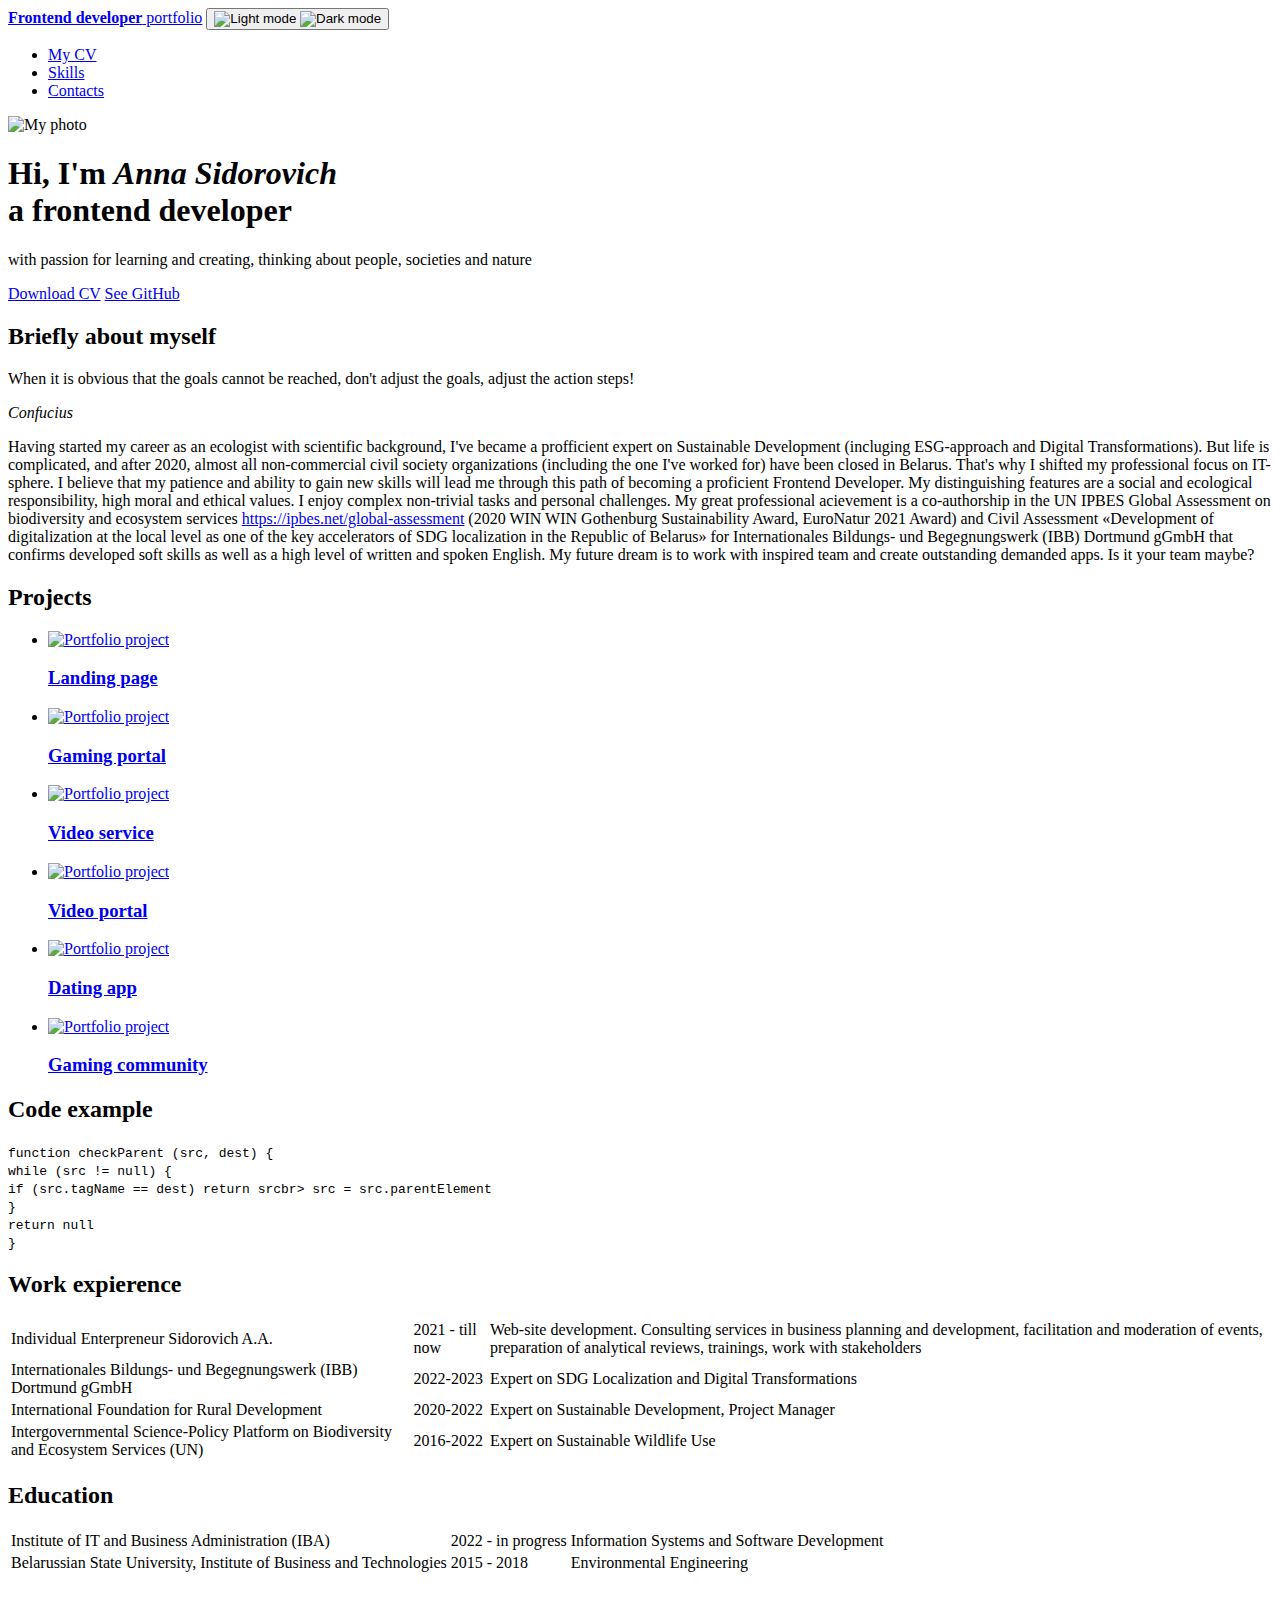
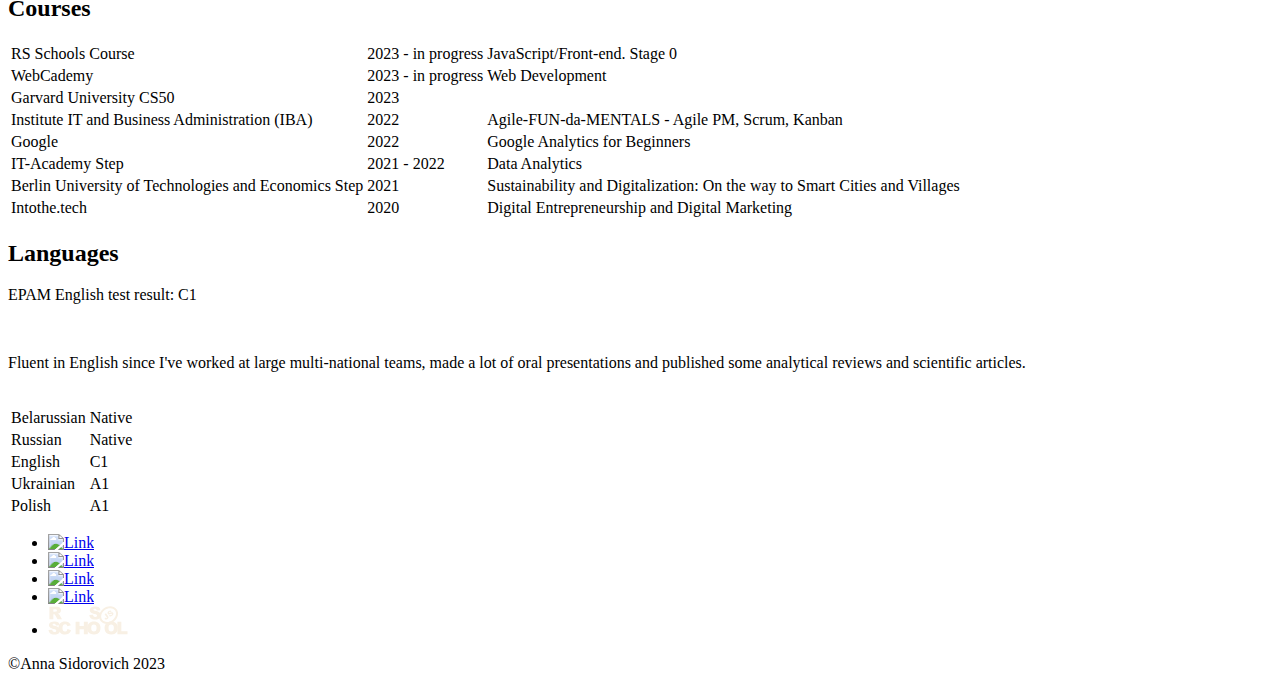
==== commit 50503814: "fix: some improvements according to requirements" ====
--- a/index.html
+++ b/index.html
@@ -16,7 +16,7 @@
             <div class="nav-row">
                 <a class="logo" href="./index.html"><strong>Frontend developer</strong> portfolio</a>
 
-                <button class="dark-mode-btn dark-mode-btn--active">
+                <button class="dark-mode-btn dark-mode-btn--active" type="button">
                     <img class="dark-mode-btn__icon" src="./img/icons/sun.svg" alt="Light mode">
                     <img class="dark-mode-btn__icon" src="./img/icons/moon.svg" alt="Dark mode">
                 </button>
@@ -140,12 +140,12 @@
             <h2 class="title1">Code example</h2>
             <p class="code">
                 <code>
-                    function checkParent (src, dest) {<Br>
-                     while (src != null) {<Br>
-                       if (src.tagName == dest) return src<Br>
-                        src = src.parentElement<Br>
-                     }<Br>
-                     return null<Br>
+                    function checkParent (src, dest) {<br>
+                     while (src != null) {<br>
+                       if (src.tagName == dest) return srcbr>
+                        src = src.parentElement<br>
+                     }<br>
+                     return null<br>
                     }
                 </code>
             </p>
@@ -154,35 +154,40 @@
         <div class="container">
             <h2 class="title1">Work expierence</h2>
             <table class="table">
-                <tr>
-                    <td class="bold" width="400px">Individual Enterpreneur Sidorovich A.A.</td>
-                    <td width="150px">2021 - till now</td>
-                    <td>Web-site development. Consulting services in business planning and development, facilitation and moderation of events, preparation of analytical reviews, trainings, work with stakeholders</td>
-                </tr>
-                <tr>
-                    <td class="bold">Internationales Bildungs- und Begegnungswerk (IBB) Dortmund gGmbH</td>
-                    <td>2022-2023</td>
-                    <td>Expert on SDG Localization and Digital Transformations</td>
-                </tr>
-                <tr>
-                    <td class="bold">International Foundation for Rural Development</td>
-                    <td>2020-2022</td>
-                    <td>Expert on Sustainable Development, Project Manager</td>
-                </tr>
-                <tr>
-                    <td class="bold">Intergovernmental Science-Policy Platform on Biodiversity and Ecosystem Services (UN)</td>
-                    <td>2016-2022</td>
-                    <td>Expert on Sustainable Wildlife Use</td>
-                </tr>
+                <tbody>
+                    <tr>
+                        <td class="bold">Individual Enterpreneur Sidorovich A.A.</td>
+                        <td class="date">2021 - till now</td>
+                        <td>Web-site development. Consulting services in business planning and development, facilitation
+                            and moderation of events, preparation of analytical reviews, trainings, work with
+                            stakeholders</td>
+                    </tr>
+                    <tr>
+                        <td class="bold">Internationales Bildungs- und Begegnungswerk (IBB) Dortmund gGmbH</td>
+                        <td>2022-2023</td>
+                        <td>Expert on SDG Localization and Digital Transformations</td>
+                    </tr>
+                    <tr>
+                        <td class="bold">International Foundation for Rural Development</td>
+                        <td>2020-2022</td>
+                        <td>Expert on Sustainable Development, Project Manager</td>
+                    </tr>
+                    <tr>
+                        <td class="bold">Intergovernmental Science-Policy Platform on Biodiversity and Ecosystem
+                            Services (UN)</td>
+                        <td>2016-2022</td>
+                        <td>Expert on Sustainable Wildlife Use</td>
+                    </tr>
+                </tbody>
             </table>
         </div>
-        
+
         <div class="container">
             <h2 class="title1">Education</h2>
             <table class="table">
                 <tr>
-                    <td class="bold" width="400px">Institute of IT and Business Administration (IBA)</td>
-                    <td width="150px">2022 - in progress</td>
+                    <td class="bold">Institute of IT and Business Administration (IBA)</td>
+                    <td class="date">2022 - in progress</td>
                     <td>Information Systems and Software Development</td>
                 </tr>
                 <tr>
@@ -192,13 +197,13 @@
                 </tr>
             </table>
         </div>
-        
+
         <div class="container">
             <h2 class="title1">Courses</h2>
             <table class="table">
                 <tr>
-                    <td class="bold" width="400px">RS Schools Course</td>
-                    <td width="150px">2023 - in progress</td>
+                    <td class="bold">RS Schools Course</td>
+                    <td class="date">2023 - in progress</td>
                     <td>JavaScript/Front-end. Stage 0</td>
                 </tr>
                 <tr>
@@ -241,34 +246,32 @@
         <div class="container languages">
             <h2 class="title1">Languages</h2>
             <p>EPAM English test result: С1</p><br>
-            <p>Fluent in English since I've worked at large multi-national teams, made a lot of oral presentations 
-                and published some analytical reviews and scientific articles 
-                (examples are here
-                <a class="link" href="https://www.researchgate.net/profile/Anna-Sidorovich" target="_blank">https://www.researchgate.net/profile/Anna-Sidorovich</a> 
-                ).</p><br>
+            <p>Fluent in English since I've worked at large multi-national teams, made a lot of oral presentations and
+                published some analytical reviews and scientific articles.
+            </p><br>
 
             <table class="table">
                 <tr>
-                    <td class="bold" width="400px">Belarussian</td>
-                    <td width="150px">Native</td>
-                </tr>
-                <tr>
-                    <td class="bold" width="400px">Russian</td>
-                    <td width="150px">Native</td>
-                </tr>
-                <tr>
-                    <td class="bold" width="400px">English</td>
-                    <td width="150px">C1</td>
-                </tr>
-                <tr>
-                    <td class="bold" width="400px">Ukrainian</td>
-                    <td width="150px">A1</td>
-                </tr>
-                <tr>
-                    <td class="bold" width="400px">Polish</td>
-                    <td width="150px">A1</td>
-                </tr>
-                
+                    <td class="bold">Belarussian</td>
+                    <td class="date">Native</td>
+                </tr>
+                <tr>
+                    <td class="bold">Russian</td>
+                    <td class="date">Native</td>
+                </tr>
+                <tr>
+                    <td class="bold">English</td>
+                    <td class="date">C1</td>
+                </tr>
+                <tr>
+                    <td class="bold">Ukrainian</td>
+                    <td class="date">A1</td>
+                </tr>
+                <tr>
+                    <td class="bold">Polish</td>
+                    <td class="date">A1</td>
+                </tr>
+
             </table>
         </div>
 
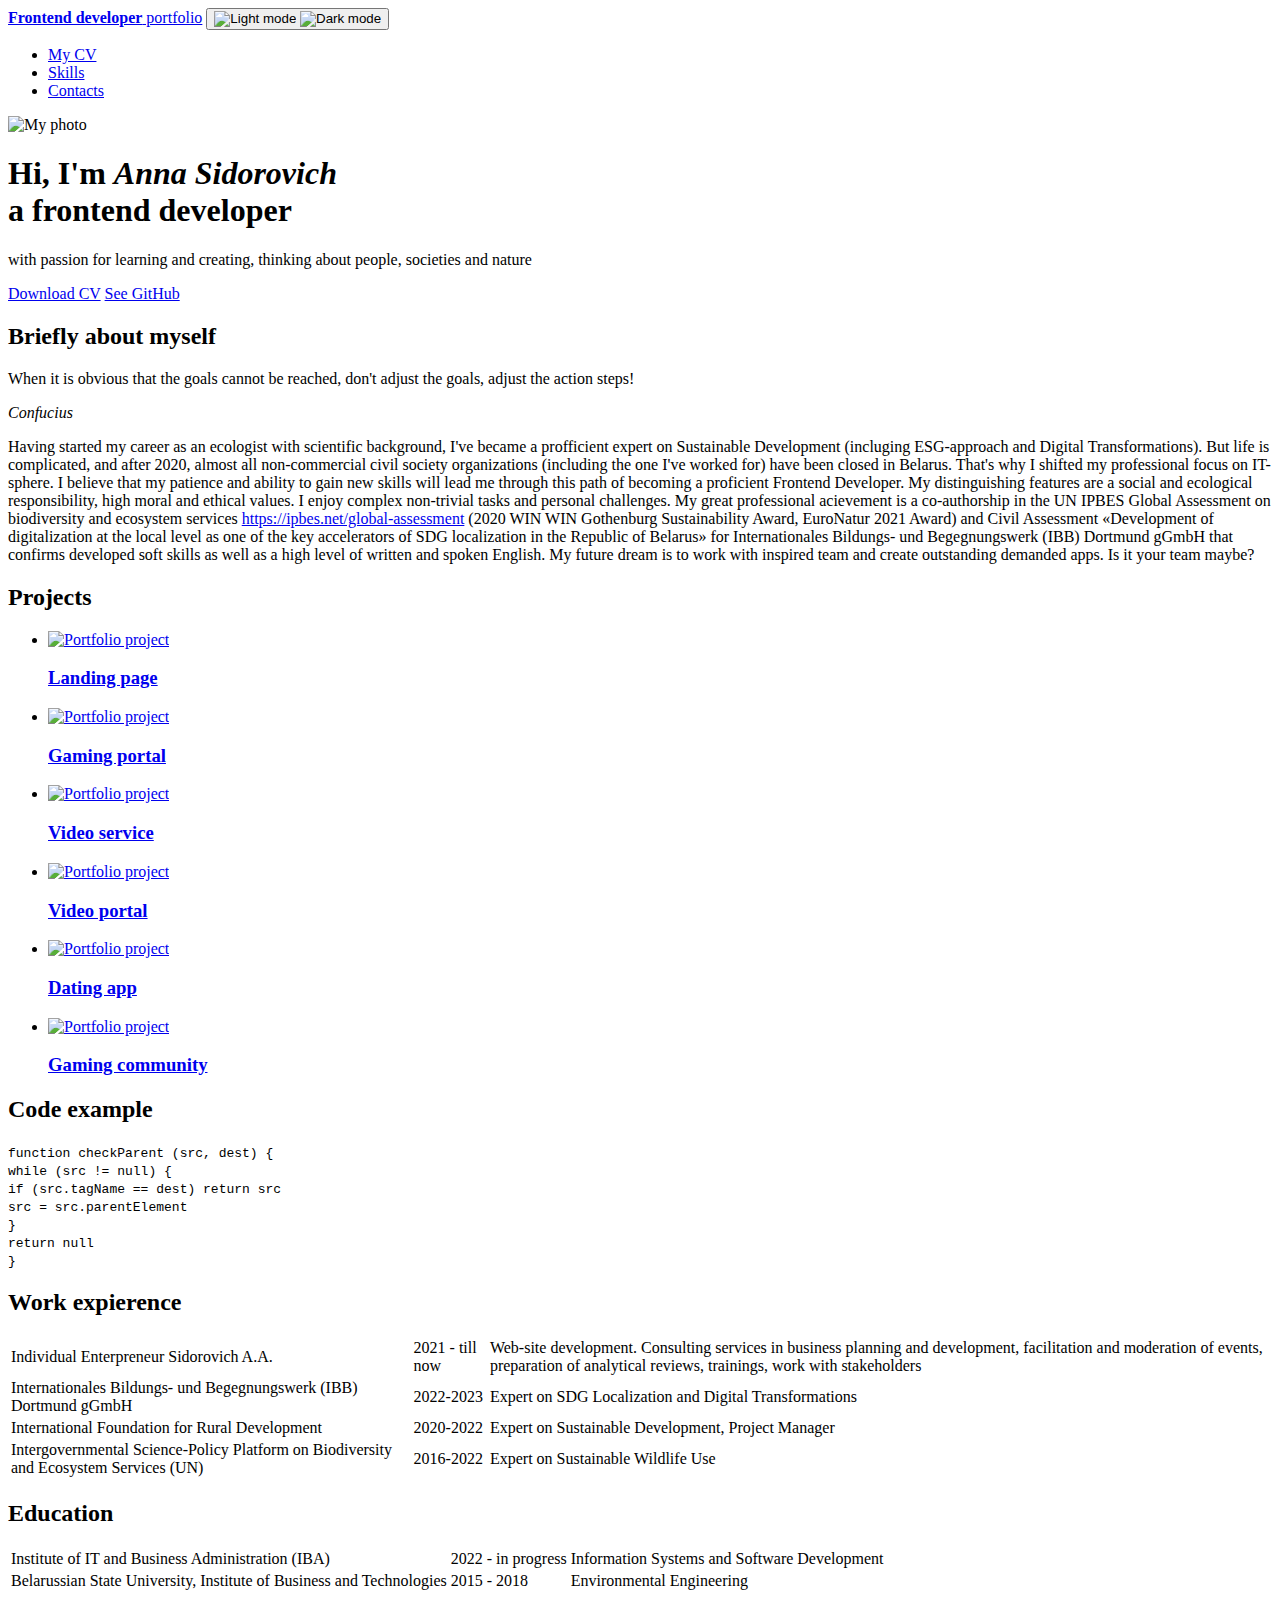
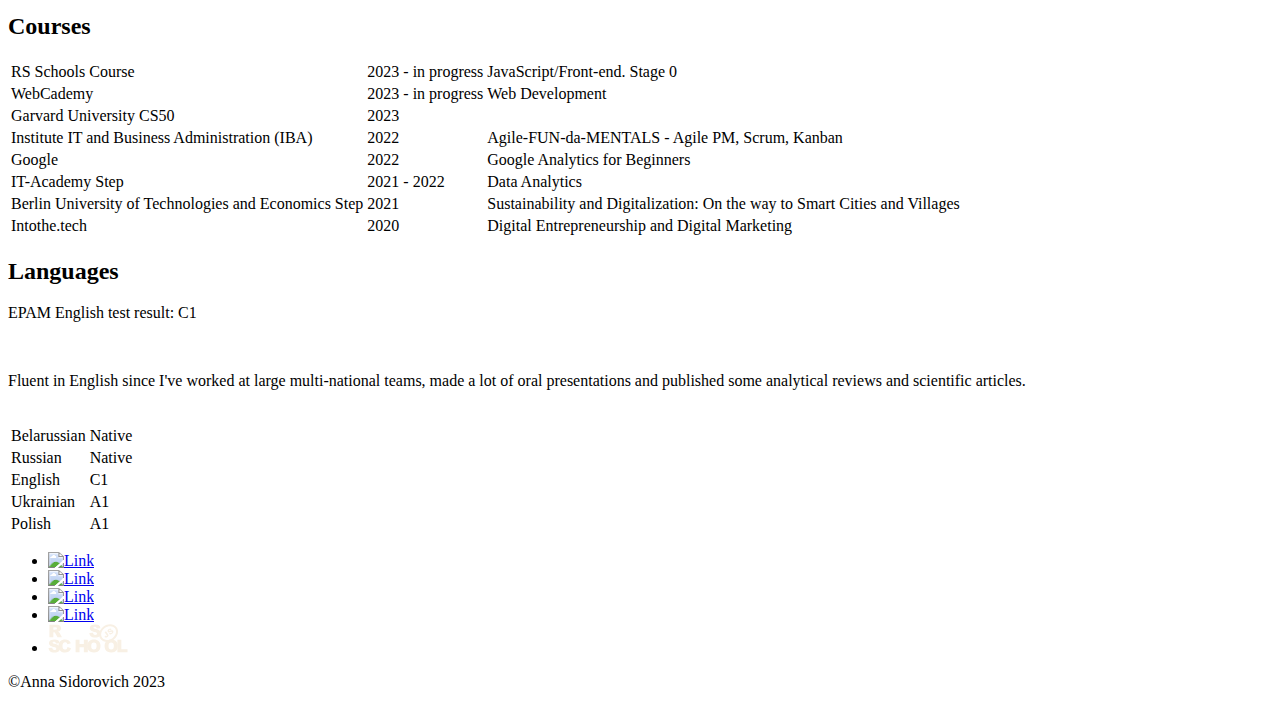
==== commit 5c728d2d: "fix: Merge branch 'main' into rsschool-cv-html" ====
--- a/index.html
+++ b/index.html
@@ -142,7 +142,7 @@
                 <code>
                     function checkParent (src, dest) {<br>
                      while (src != null) {<br>
-                       if (src.tagName == dest) return srcbr>
+                       if (src.tagName == dest) return src<br>
                         src = src.parentElement<br>
                      }<br>
                      return null<br>
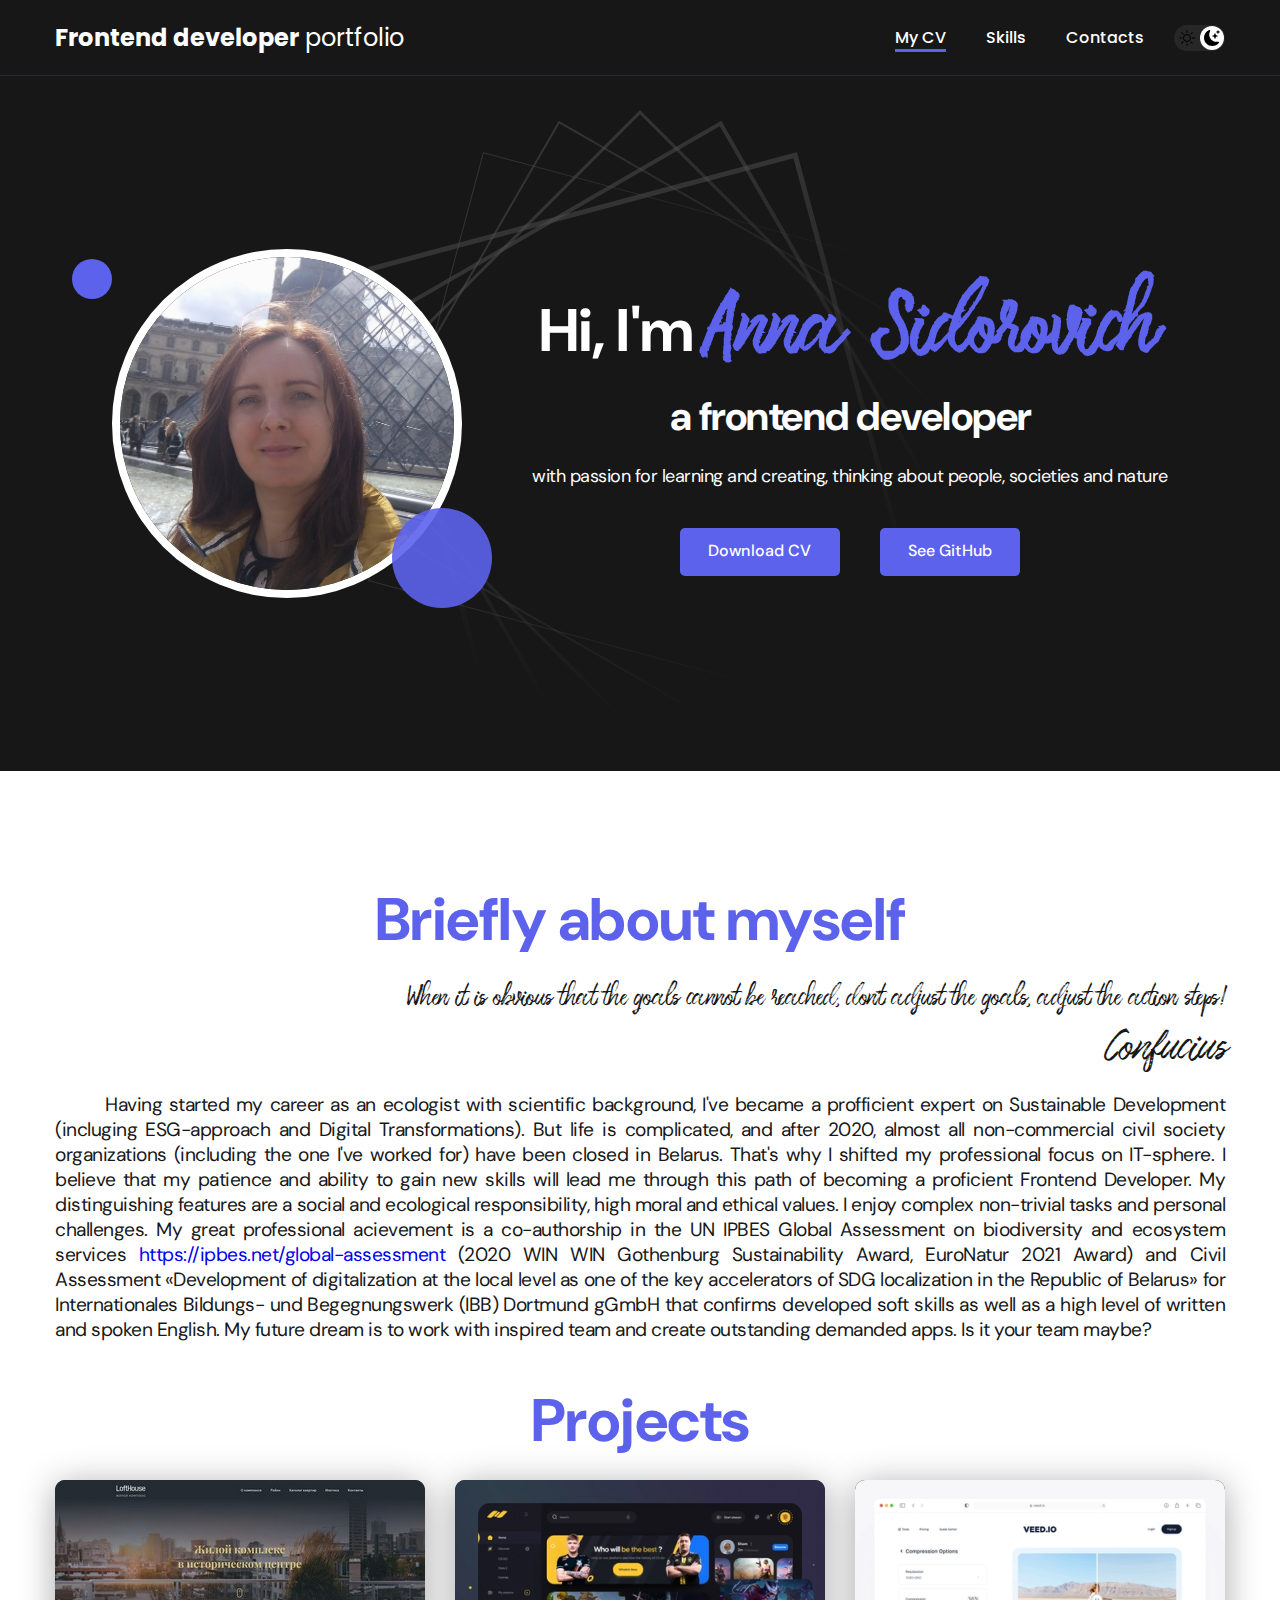
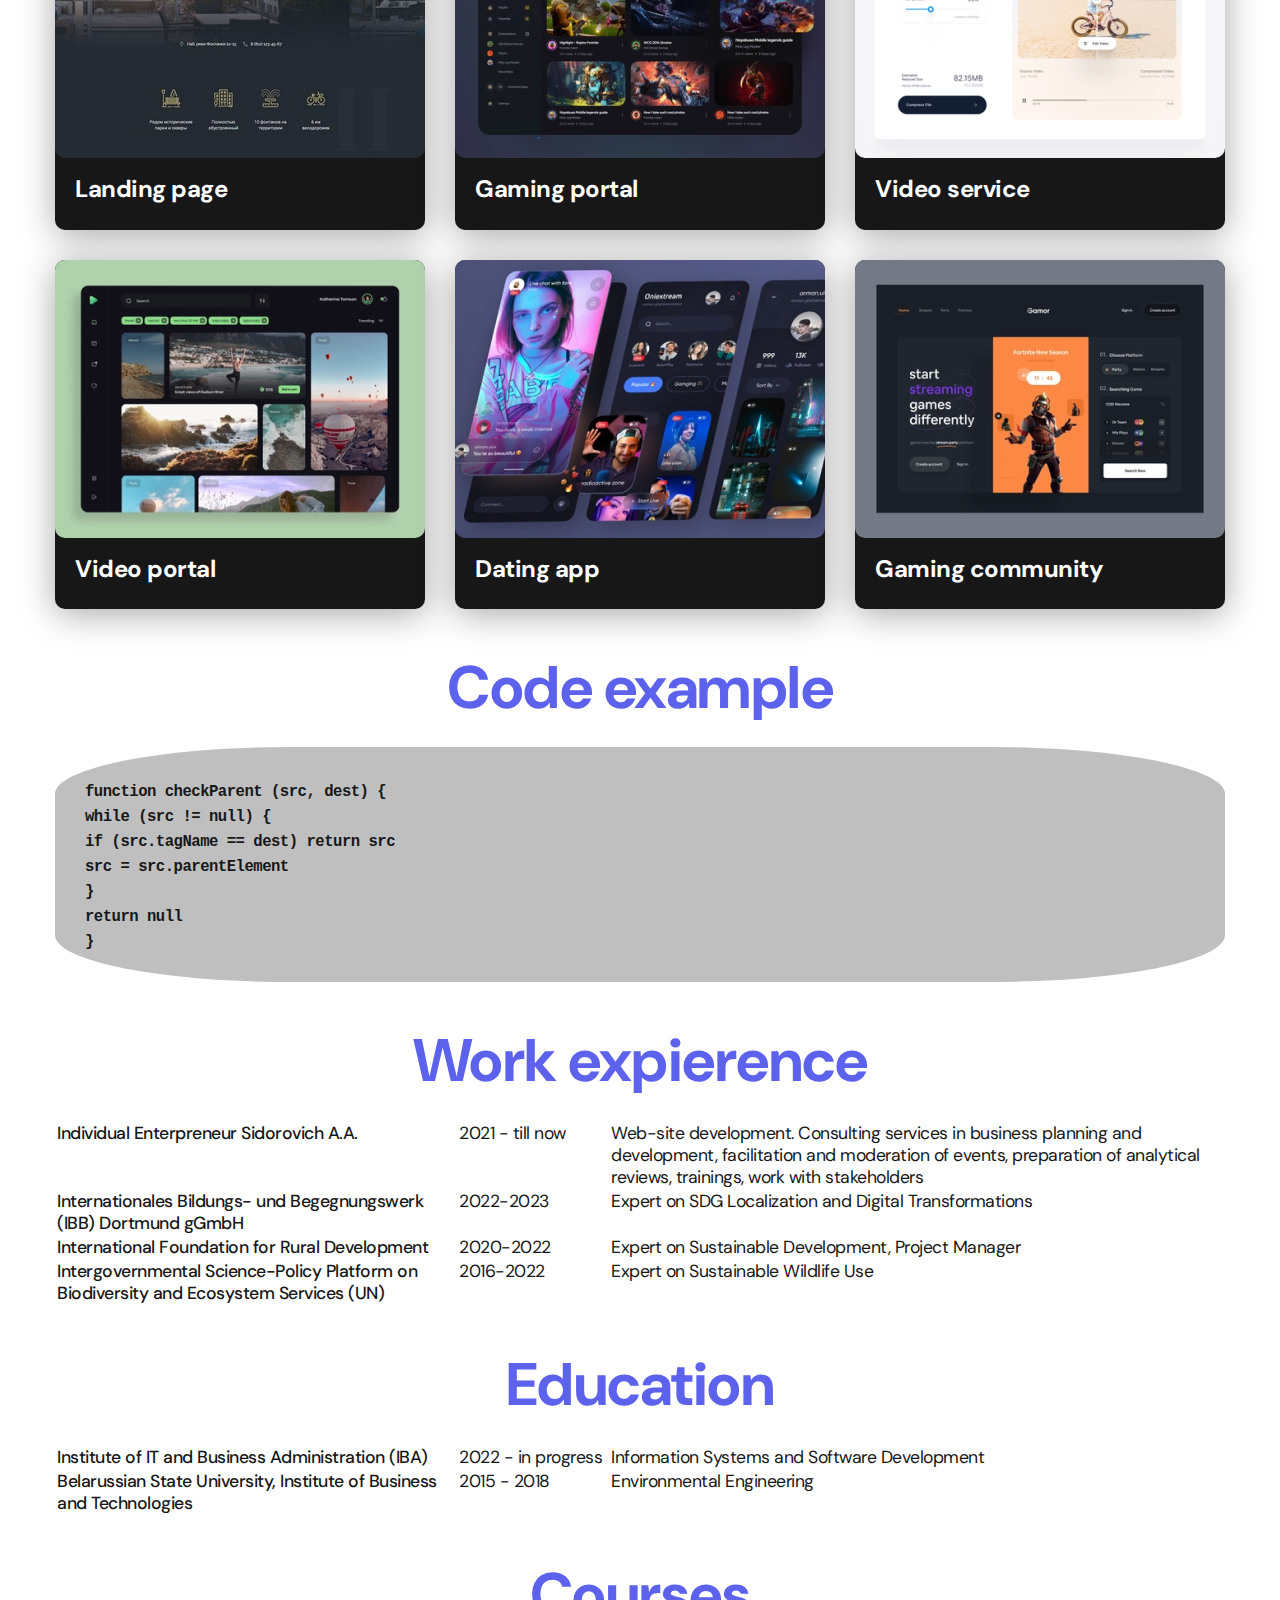
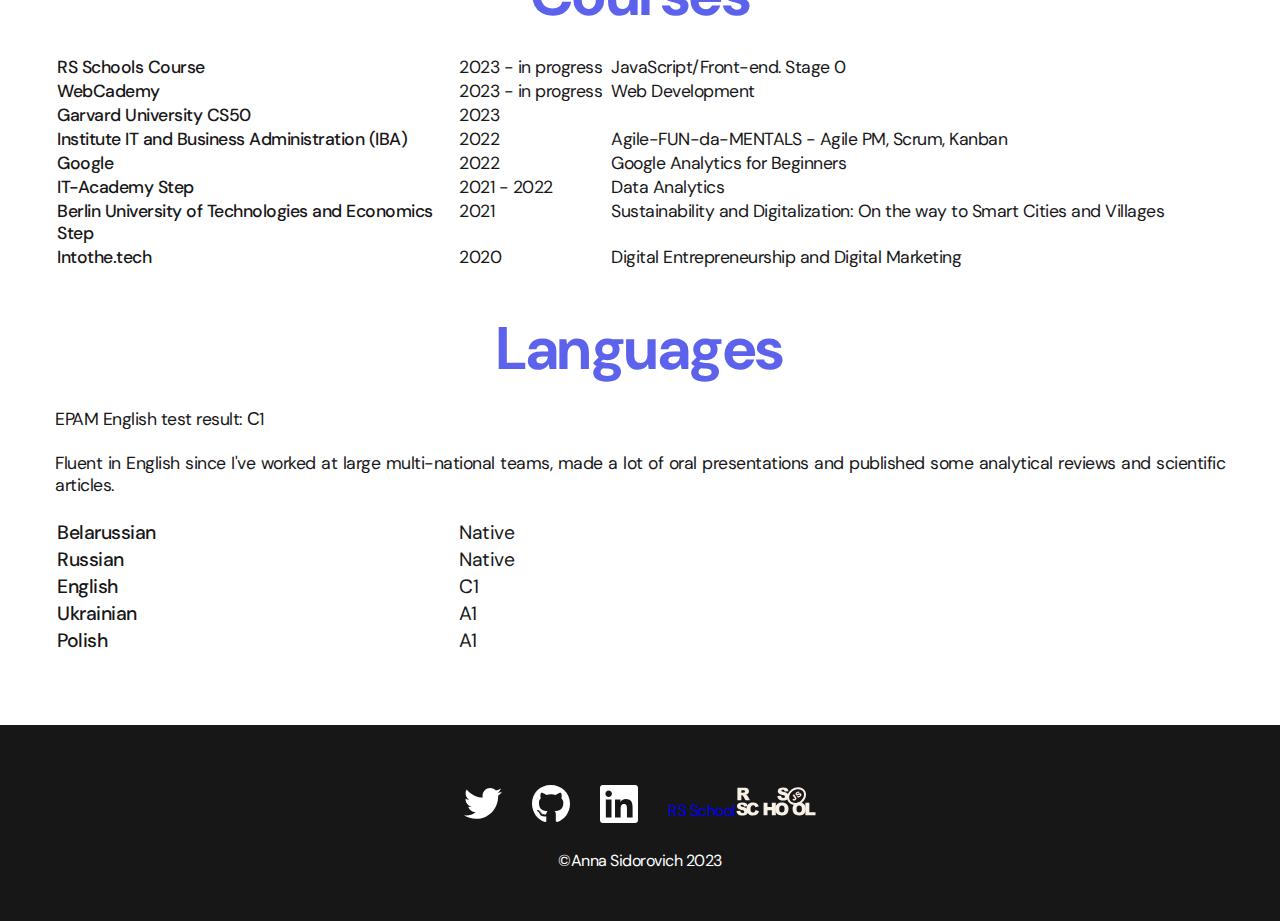
==== commit d61f2950: "fix: meet requirements" ====
--- a/index.html
+++ b/index.html
@@ -185,62 +185,66 @@
         <div class="container">
             <h2 class="title1">Education</h2>
             <table class="table">
-                <tr>
-                    <td class="bold">Institute of IT and Business Administration (IBA)</td>
-                    <td class="date">2022 - in progress</td>
-                    <td>Information Systems and Software Development</td>
-                </tr>
-                <tr>
-                    <td class="bold">Belarussian State University, Institute of Business and Technologies</td>
-                    <td>2015 - 2018</td>
-                    <td>Environmental Engineering</td>
-                </tr>
+                <tbody>
+                    <tr>
+                        <td class="bold">Institute of IT and Business Administration (IBA)</td>
+                        <td class="date">2022 - in progress</td>
+                        <td>Information Systems and Software Development</td>
+                    </tr>
+                    <tr>
+                        <td class="bold">Belarussian State University, Institute of Business and Technologies</td>
+                        <td>2015 - 2018</td>
+                        <td>Environmental Engineering</td>
+                    </tr>
+                </tbody>
             </table>
         </div>
 
         <div class="container">
             <h2 class="title1">Courses</h2>
             <table class="table">
-                <tr>
-                    <td class="bold">RS Schools Course</td>
-                    <td class="date">2023 - in progress</td>
-                    <td>JavaScript/Front-end. Stage 0</td>
-                </tr>
-                <tr>
-                    <td class="bold">WebCademy</td>
-                    <td>2023 - in progress</td>
-                    <td>Web Development</td>
-                </tr>
-                <tr>
-                    <td class="bold">Garvard University CS50</td>
-                    <td>2023</td>
-                    <td></td>
-                </tr>
-                <tr>
-                    <td class="bold">Institute IT and Business Administration (IBA)</td>
-                    <td>2022</td>
-                    <td>Agile-FUN-da-MENTALS - Agile PM, Scrum, Kanban</td>
-                </tr>
-                <tr>
-                    <td class="bold">Google</td>
-                    <td>2022</td>
-                    <td>Google Analytics for Beginners</td>
-                </tr>
-                <tr>
-                    <td class="bold">IT-Academy Step</td>
-                    <td>2021 - 2022</td>
-                    <td>Data Analytics</td>
-                </tr>
-                <tr>
-                    <td class="bold">Berlin University of Technologies and Economics Step</td>
-                    <td>2021</td>
-                    <td>Sustainability and Digitalization: On the way to Smart Cities and Villages</td>
-                </tr>
-                <tr>
-                    <td class="bold">Intothe.tech</td>
-                    <td>2020</td>
-                    <td>Digital Entrepreneurship and Digital Marketing</td>
-                </tr>
+                <tbody>
+                    <tr>
+                        <td class="bold">RS Schools Course</td>
+                        <td class="date">2023 - in progress</td>
+                        <td>JavaScript/Front-end. Stage 0</td>
+                    </tr>
+                    <tr>
+                        <td class="bold">WebCademy</td>
+                        <td>2023 - in progress</td>
+                        <td>Web Development</td>
+                    </tr>
+                    <tr>
+                        <td class="bold">Garvard University CS50</td>
+                        <td>2023</td>
+                        <td></td>
+                    </tr>
+                    <tr>
+                        <td class="bold">Institute IT and Business Administration (IBA)</td>
+                        <td>2022</td>
+                        <td>Agile-FUN-da-MENTALS - Agile PM, Scrum, Kanban</td>
+                    </tr>
+                    <tr>
+                        <td class="bold">Google</td>
+                        <td>2022</td>
+                        <td>Google Analytics for Beginners</td>
+                    </tr>
+                    <tr>
+                        <td class="bold">IT-Academy Step</td>
+                        <td>2021 - 2022</td>
+                        <td>Data Analytics</td>
+                    </tr>
+                    <tr>
+                        <td class="bold">Berlin University of Technologies and Economics Step</td>
+                        <td>2021</td>
+                        <td>Sustainability and Digitalization: On the way to Smart Cities and Villages</td>
+                    </tr>
+                    <tr>
+                        <td class="bold">Intothe.tech</td>
+                        <td>2020</td>
+                        <td>Digital Entrepreneurship and Digital Marketing</td>
+                    </tr>
+                </tbody>
             </table>
         </div>
         <div class="container languages">
@@ -251,27 +255,28 @@
             </p><br>
 
             <table class="table">
-                <tr>
-                    <td class="bold">Belarussian</td>
-                    <td class="date">Native</td>
-                </tr>
-                <tr>
-                    <td class="bold">Russian</td>
-                    <td class="date">Native</td>
-                </tr>
-                <tr>
-                    <td class="bold">English</td>
-                    <td class="date">C1</td>
-                </tr>
-                <tr>
-                    <td class="bold">Ukrainian</td>
-                    <td class="date">A1</td>
-                </tr>
-                <tr>
-                    <td class="bold">Polish</td>
-                    <td class="date">A1</td>
-                </tr>
-
+                <tbody>
+                    <tr>
+                        <td class="bold">Belarussian</td>
+                        <td class="date">Native</td>
+                    </tr>
+                    <tr>
+                        <td class="bold">Russian</td>
+                        <td class="date">Native</td>
+                    </tr>
+                    <tr>
+                        <td class="bold">English</td>
+                        <td class="date">C1</td>
+                    </tr>
+                    <tr>
+                        <td class="bold">Ukrainian</td>
+                        <td class="date">A1</td>
+                    </tr>
+                    <tr>
+                        <td class="bold">Polish</td>
+                        <td class="date">A1</td>
+                    </tr>
+                </tbody>
             </table>
         </div>
 
@@ -281,16 +286,14 @@
         <div class="container">
             <div class="footer__wrapper">
                 <ul class="social">
-                    <li class="social__item"><a href="https://www.facebook.com/anna.sidorovich.79" target="_blank"><img
-                                src="./img/icons/facebook.png" alt="Link" style="width: 60px;"></a></li>
                     <li class="social__item"><a href="https://twitter.com/anna_ecofox" target="_blank"><img
-                                src="./img/icons/twitter.svg" alt="Link"></a></li>
+                                src="./img/icons/twitter.svg" alt="twitter"></a></li>
                     <li class="social__item"><a href="https://github.com/Sidorovichaa" target="_blank"><img
-                                src="./img/icons/gitHub.svg" alt="Link"></a></li>
+                                src="./img/icons/gitHub.svg" alt="github"></a></li>
                     <li class="social__item"><a href="https://www.linkedin.com/in/anna-sidorovich-383840253/"
-                            target="_blank"><img src="./img/icons/linkedIn.svg" alt="Link"></a></li>
-                    <li class="social__item"><a href="https://rs.school/js/" target="_blank"><svg class="rsschool"
-                                width="80" height="29" viewBox="0 0 80 29" fill="none"
+                            target="_blank"><img src="./img/icons/linkedIn.svg" alt="linkedin"></a></li>
+                    <li class="social__item"><a href="https://rs.school/js/" target="_blank">RS School<svg
+                                class="rsschool" width="80" height="29" viewBox="0 0 80 29" fill="none"
                                 xmlns="http://www.w3.org/2000/svg">
                                 <path
                                     d="M41.2862 9.10523L45.0447 8.86509C45.1304 9.4725 45.2876 9.92452 45.5449 10.2494C45.9593 10.7579 46.5309 11.0122 47.2883 11.0122C47.8457 11.0122 48.2887 10.8851 48.5888 10.6167C48.8746 10.4048 49.0461 10.0658 49.0461 9.71263C49.0461 9.37362 48.8889 9.04872 48.6174 8.83684C48.3316 8.58258 47.6599 8.32832 46.6024 8.1023C44.8732 7.72091 43.6299 7.21239 42.9011 6.56261C42.1722 5.9552 41.7578 5.06528 41.7864 4.11886C41.7864 3.46908 41.9864 2.8193 42.358 2.28253C42.7867 1.67512 43.3726 1.19485 44.0729 0.926463C44.8303 0.601572 45.8878 0.432064 47.2169 0.432064C48.8461 0.432064 50.0894 0.728703 50.9468 1.33611C51.8043 1.92939 52.3187 2.88993 52.4759 4.20362L48.7603 4.4155C48.6603 3.85048 48.4602 3.44083 48.1315 3.17244C47.8028 2.90406 47.3741 2.77693 46.8168 2.77693C46.3594 2.77693 46.0165 2.87581 45.7878 3.05944C45.5734 3.22895 45.4305 3.48321 45.4448 3.76572C45.4448 3.97761 45.5592 4.17537 45.7306 4.3025C45.9164 4.47201 46.3594 4.62739 47.0597 4.76865C48.7889 5.13591 50.0179 5.50318 50.7753 5.88457C51.5327 6.26597 52.0758 6.73211 52.4045 7.28301C52.7475 7.84804 52.919 8.49782 52.9047 9.16173C52.9047 9.95277 52.676 10.7438 52.2187 11.4077C51.7471 12.0999 51.0897 12.6366 50.318 12.9615C49.5034 13.3147 48.4745 13.4983 47.2455 13.4983C45.0733 13.4983 43.5727 13.0887 42.7296 12.2553C41.8864 11.4218 41.3862 10.3765 41.2862 9.10523ZM1.40033 13.2864V0.658075H7.98842C9.20315 0.658075 10.1463 0.756955 10.7894 0.96884C11.4182 1.1666 11.9756 1.57624 12.3471 2.12714C12.7616 2.73455 12.9616 3.44083 12.9474 4.17537C12.9902 5.41843 12.3471 6.60498 11.2467 7.22651C10.818 7.46665 10.3464 7.63616 9.86053 7.72091C10.2178 7.81979 10.5751 7.9893 10.8895 8.18706C11.1324 8.38482 11.3325 8.61083 11.5183 8.85096C11.7326 9.0911 11.9184 9.35949 12.0756 9.642L13.9906 13.3006H9.50326L7.38821 9.41599C7.11668 8.92159 6.88802 8.5967 6.67366 8.44132C6.38784 8.24356 6.04486 8.14468 5.70188 8.14468H5.3589V13.2723H1.40033V13.2864ZM5.3589 5.77157H7.03093C7.38821 5.74332 7.73119 5.68681 8.07417 5.60206C8.3314 5.55968 8.56006 5.41843 8.71726 5.20654C9.10311 4.69802 9.04595 3.97761 8.57435 3.53971C8.31711 3.32783 7.81693 3.21482 7.10239 3.21482H5.3589V5.77157ZM0.5 24.1067L4.2585 23.8666C4.34425 24.474 4.50145 24.926 4.75868 25.2509C5.15883 25.7594 5.74475 26.0278 6.50217 26.0278C7.05951 26.0278 7.50253 25.9007 7.80264 25.6323C8.08846 25.4063 8.25995 25.0814 8.25995 24.7282C8.25995 24.3892 8.10275 24.0643 7.83122 23.8524C7.5454 23.5982 6.87373 23.3439 5.80192 23.1179C4.07272 22.7365 2.82941 22.228 2.10058 21.5782C1.37174 20.9708 0.957308 20.0809 0.98589 19.1345C0.98589 18.4847 1.18596 17.8349 1.55753 17.2981C1.98625 16.6907 2.57218 16.2104 3.27243 15.9421C4.02985 15.6172 5.08737 15.4477 6.41643 15.4477C8.04559 15.4477 9.28889 15.7443 10.1463 16.3517C11.0038 16.9591 11.504 17.9055 11.6612 19.2192L7.94555 19.4311C7.84551 18.8661 7.64544 18.4564 7.31675 18.188C7.00235 17.9196 6.55933 17.7925 6.00199 17.8066C5.54468 17.8066 5.2017 17.9055 4.97305 18.1033C4.74439 18.2728 4.61577 18.527 4.63006 18.8096C4.63006 19.0214 4.74439 19.2192 4.91588 19.3463C5.10166 19.5158 5.54468 19.6712 6.24494 19.8125C7.97413 20.1798 9.20315 20.547 9.96056 20.9284C10.718 21.3098 11.261 21.776 11.5897 22.3269C11.9327 22.8919 12.1042 23.5417 12.1042 24.1914C12.1042 24.9825 11.8613 25.7594 11.4182 26.4233C10.9466 27.1155 10.2893 27.6522 9.51755 27.9771C8.70297 28.3303 7.67402 28.5139 6.44501 28.5139C4.27279 28.5139 2.77225 28.1043 1.92909 27.2708C1.08593 26.4233 0.614327 25.378 0.5 24.1067Z"
--- a/css/main.css
+++ b/css/main.css
@@ -0,0 +1,609 @@
+@import "./reset.css";
+@import url('https://fonts.googleapis.com/css2?family=DM+Sans:wght@400;500;700&family=Poppins:wght@400;500;700&display=swap');
+
+@font-face {
+    font-family: Storytella;
+    src: url("../fonts/Storytella.otf");
+}
+
+
+:root {
+    --black: #171718;
+    --black-border: #26292D;
+    --white: #fff;
+    --purple: #5C62EC;
+
+    --dark-bg: var(--black);
+    --dark-border: var(--black-border);
+    --text-color: var(--black);
+    --header-text: var(--white);
+    --accent: var(--purple);
+
+    /*Light mode*/
+    --page-bg: var(--white);
+    --text-color: var(--black);
+    --title-1: var(--accent);
+
+    --project-card-bg: var(--black);
+    --project-card-text: var(--white);
+
+    --box-shadow: 0px 5px 35px rgba(0, 0, 0, 0.35);
+}
+
+.dark {
+    /*Dark mode*/
+    --page-bg: #454547;
+    --text-color: var(--white);
+    --title-1: var(--white);
+
+    --project-card-bg: var(--white);
+    --project-card-text: var(--black);
+
+    --box-shadow: 0px 5px 35px rgba(0, 0, 0, 0.8);
+}
+
+html,
+body {
+    display: flex;
+    flex-direction: column;
+    min-height: 100vh;
+
+    font-family: 'DM Sans', sans-serif;
+    letter-spacing: -0.5px;
+
+    /* Light mode */
+    background-color: var(--page-bg);
+    color: var(--text-color);
+}
+
+/*  выделить разметку для разработчика
+* {    border: 1px solid red;}
+*/
+
+/* General */
+
+.container {
+    margin: 0 auto;
+    padding: 0 15px;
+    max-width: 1200px;
+}
+
+.section {
+    padding: 70px 0;
+}
+
+.title1 {
+    margin-top: 40px;
+    margin-bottom: 20px;
+    font-size: 60px;
+    font-weight: 700;
+    line-height: 1.3;
+    color: var(--title-1);
+    text-align: center;
+}
+
+.title2 {
+    margin-bottom: 20px;
+    font-size: 43px;
+    line-height: 1.3;
+    font-weight: 700;
+}
+
+/* Navigation and Menu*/
+.nav {
+    background-color: var(--dark-bg);
+    color: var(--header-text);
+    border-bottom: 1px solid var(--dark-border);
+    padding: 20px 0;
+    letter-spacing: normal;
+}
+
+.nav-row {
+    display: flex;
+    justify-content: flex-end;
+    align-items: center;
+    column-gap: 30px;
+    row-gap: 20px;
+    flex-wrap: wrap;
+}
+
+.logo {
+    margin-right: auto;
+    color: var(--header-text);
+    font-size: 24px;
+    font-family: 'Poppins', sans-serif;
+}
+
+.logo strong {
+    font-weight: 700;
+}
+
+.nav-list {
+    display: flex;
+    justify-content: space-between;
+    flex-wrap: wrap;
+    row-gap: 10px;
+    column-gap: 40px;
+    align-items: center;
+    font-size: 16px;
+    font-weight: 500;
+    font-family: 'Poppins', sans-serif;
+}
+
+.nav-list__link {
+    color: var(--header-text);
+    transition: opacity 0.2s ease-in;
+}
+
+.nav-list__link--hover {
+    opacity: 0.8;
+}
+
+.nav-list__link--active {
+    position: relative;
+}
+
+.nav-list__link--active::before {
+    position: absolute;
+    left: 0;
+    top: 100%;
+    content: "";
+    display: block;
+    height: 3px;
+    width: 100%;
+    background-color: var(--accent);
+}
+
+/* Dark mode btn*/
+.dark-mode-btn {
+    order: 9;
+    position: relative;
+    display: flex;
+    justify-content: space-between;
+    width: 51px;
+    height: 26px;
+    border-radius: 50px;
+    background-color: #272727;
+    padding: 5px;
+}
+
+.dark-mode-btn::before {
+    content: "";
+    position: absolute;
+    top: 1px;
+    left: 1px;
+    display: block;
+    width: 24px;
+    height: 24px;
+    border-radius: 50%;
+    background-color: var(--white);
+
+    transition: left 0.2s ease-in;
+}
+
+.dark-mode-btn--active::before {
+    left: 26px;
+}
+
+.dark-mode-btn__icon {
+    position: relative;
+    z-index: 9;
+}
+
+/* Header*/
+.header__wraper {
+    display: flex;
+    flex-wrap: wrap;
+    align-items: center;
+    justify-content: center;
+    column-gap: 70px;
+    row-gap: 30px;
+    padding: 15px;
+    border: 10px solid --accent;
+
+}
+
+.header__photo {
+    position: relative;
+}
+
+.header__photo img {
+    align-items: center;
+    border-radius: 50%;
+    width: 350px;
+    border: 8px solid;
+    border-color: var(--white);
+    position: relative;
+}
+
+.header__photo::after {
+    content: " ";
+    position: absolute;
+    bottom: -10px;
+    right: -30px;
+    display: block;
+    background-color: var(--accent);
+    border-radius: 50%;
+    width: 100px;
+    height: 100px;
+    opacity: 0.9;
+    z-index: 9;
+}
+
+.header__photo::before {
+    content: " ";
+    position: absolute;
+    top: 10px;
+    left: -40px;
+    display: block;
+    background-color: var(--accent);
+    border-radius: 50%;
+    width: 40px;
+    height: 40px;
+
+}
+
+.header {
+    background-color: var(--dark-bg);
+    background-image: url('./../img/header-bg.png');
+    background-repeat: no-repeat;
+    background-size: auto;
+    background-position: center;
+    color: var(--header-text);
+    min-height: 695px;
+    padding: 40px 0;
+    display: flex;
+    justify-content: center;
+    align-items: center;
+    text-align: center;
+}
+
+.header__title {
+    margin-bottom: 20px;
+    font-size: 40px;
+    font-weight: 700;
+    line-height: 1.4;
+}
+
+.header__title strong {
+    font-size: 60px;
+    font-weight: 700;
+}
+
+.header__title em {
+    font-family: 'Storytella';
+    font-style: normal;
+    color: var(--accent);
+    font-size: 1.4em;
+    white-space: nowrap;
+}
+
+.header__text {
+    font-size: 18px;
+    line-height: 1.333;
+    margin-bottom: 40px;
+}
+
+.header__text p+p {
+    margin-top: 0.5em;
+}
+
+/*Buttons*/
+
+.btns {
+    display: flex;
+    justify-content: center;
+    column-gap: 40px;
+    align-items: center;
+
+}
+
+.btn {
+    display: inline-block;
+    height: 48px;
+    padding: 12px 28px;
+    border-radius: 5px;
+    background-color: var(--accent);
+    color: var(--white);
+    letter-spacing: 0.15px;
+    font-size: 16px;
+    font-weight: 500;
+
+    transition: opacity 0.2s ease-in;
+}
+
+.btn:hover {
+    opacity: 0.8;
+}
+
+.btn:active {
+    position: relative;
+    top: 1px;
+}
+
+.btn-outline {
+    display: flex;
+    column-gap: 10px;
+    align-items: center;
+    height: 48px;
+    padding: 17px 20px;
+    border-radius: 5px;
+    border: 1px solid var(--black-border);
+    color: var(--black);
+    background-color: var(--white);
+}
+
+.btn-outline:hover {
+    opacity: 0.8;
+}
+
+.btn-outline:active {
+    position: relative;
+    top: 1px;
+}
+
+/*Personal Info*/
+
+.personalInfo {
+    font-size: 1.2em;
+    text-align: justify;
+    text-indent: 50px;
+}
+
+.quote {
+    font-style: italic;
+    font-family: 'Storytella';
+    font-style: normal;
+    font-size: 1.4em;
+    text-align: right;
+}
+
+.personalInfo em {
+    font-weight: 550;
+    color: var(--text-color);
+    font-size: 1.6em;
+    white-space: nowrap;
+}
+
+.personalInfo p+p {
+    margin-bottom: 0.5em;
+}
+
+/*Projects*/
+.projects {
+    display: flex;
+    flex-wrap: wrap;
+    justify-content: center;
+    column-gap: 30px;
+    row-gap: 30px;
+}
+
+.project {
+    max-width: 370px;
+    background-color: var(--project-card-bg);
+    box-shadow: var(--box-shadow);
+    border-radius: 10px;
+}
+
+.project__img {
+    border-radius: 10px;
+}
+
+.project__title {
+    padding: 15px 20px 25px;
+    font-weight: 700;
+    font-size: 24px;
+    line-height: 1.3;
+    color: var(--project-card-text);
+}
+
+/*Project-details*/
+.project-details {
+    margin: 0 auto;
+    max-width: 865px;
+    display: flex;
+    flex-direction: column;
+    align-items: center;
+    text-align: center;
+}
+
+.project-details__cover {
+    max-width: 100%;
+    margin-bottom: 40px;
+    background: url(02-big.jpg);
+    box-shadow: 0px 5px 35px rgba(0, 0, 0, 0.25);
+    border-radius: 10px;
+}
+
+.project-details__desc {
+    margin-bottom: 30px;
+    font-weight: 700;
+    font-size: 24px;
+    line-height: 1.3;
+}
+
+/*Code*/
+.code {
+    padding: 30px;
+    font-size: 1.2em;
+    text-align: justify;
+    font-weight: 550;
+    color: var(--text-color);
+    background-color: rgba(0, 0, 0, 0.25);
+    border-radius: 20%;
+}
+
+/*Work expierence*/
+.table {
+    font-size: 1.1em;
+}
+
+.table tr {
+    vertical-align: top;
+}
+
+.bold {
+    font-weight: 500;
+    width: 400px;
+}
+
+.date {
+    width: 150px;
+}
+
+.languages {
+    font-size: 1.1em;
+    text-align: justify;
+}
+
+/*Content list*/
+
+.content-list {
+    margin: 0 auto;
+    max-width: 1000px;
+    display: flex;
+    flex-direction: column;
+    align-items: center;
+    row-gap: 40px;
+    text-align: center;
+}
+
+.content-list__item {
+    font-size: 18px;
+    line-height: 1.5;
+}
+
+.link {
+    color: var(--accent);
+}
+
+.content-list__item p {
+    font-size: 1.2em;
+}
+
+.content-list__item img {
+    width: 30px;
+}
+
+.content-list__item p+p {
+    margin-top: 0.2em;
+}
+
+
+/*Footer*/
+.footer {
+    margin-top: auto;
+    background-color: var(--dark-bg);
+    padding: 60px 0 50px;
+    color: var(--header-text);
+}
+
+.footer__wrapper {
+    display: flex;
+    flex-direction: column;
+    align-items: center;
+    row-gap: 27px;
+}
+
+.social {
+    display: flex;
+    column-gap: 30px;
+    align-items: center;
+}
+
+.copyright p+p {
+    margin-top: 0.5em;
+}
+
+@media (max-width: 620px) {
+    /* Header*/
+
+    .header {
+        min-height: unset;
+    }
+
+    .header__title {
+        margin-bottom: 10px;
+        font-size: 30px;
+        line-height: 1.1;
+    }
+
+    .header__title strong {
+        font-size: 40px;
+    }
+
+    .header__title em {
+        font-size: 1.2em;
+    }
+
+
+    .btn {
+        height: 48px;
+        padding: 12px 10px;
+        letter-spacing: 0.15px;
+        font-size: 14px;
+    }
+
+    /* Nav*/
+
+    .nav-row {
+        justify-content: space-between;
+    }
+
+    .dark-mode-btn {
+        order: 0;
+    }
+
+    /* General*/
+
+    .section {
+        padding: 40px 0;
+    }
+
+    .title1 {
+        margin-bottom: 30px;
+        font-size: 40px;
+    }
+
+    .title2 {
+        margin-bottom: 10px;
+        font-size: 30px;
+    }
+
+    .project__title {
+        font-size: 22px;
+    }
+
+    .content-list {
+        row-gap: 20px;
+    }
+
+    .project-details__desc {
+        margin-bottom: 20px;
+        font-size: 20px;
+    }
+
+    /* Footer*/
+
+    .footer {
+        padding: 30px 0 25px;
+    }
+
+    .social__item {
+        width: 28px;
+    }
+
+    .social {
+        column-gap: 20px;
+    }
+
+    .footer__wrapper {
+        row-gap: 20px;
+    }
+}
+
+@media (max-width: 420px) {
+    .header__title em {
+        white-space: wrap;
+    }
+}